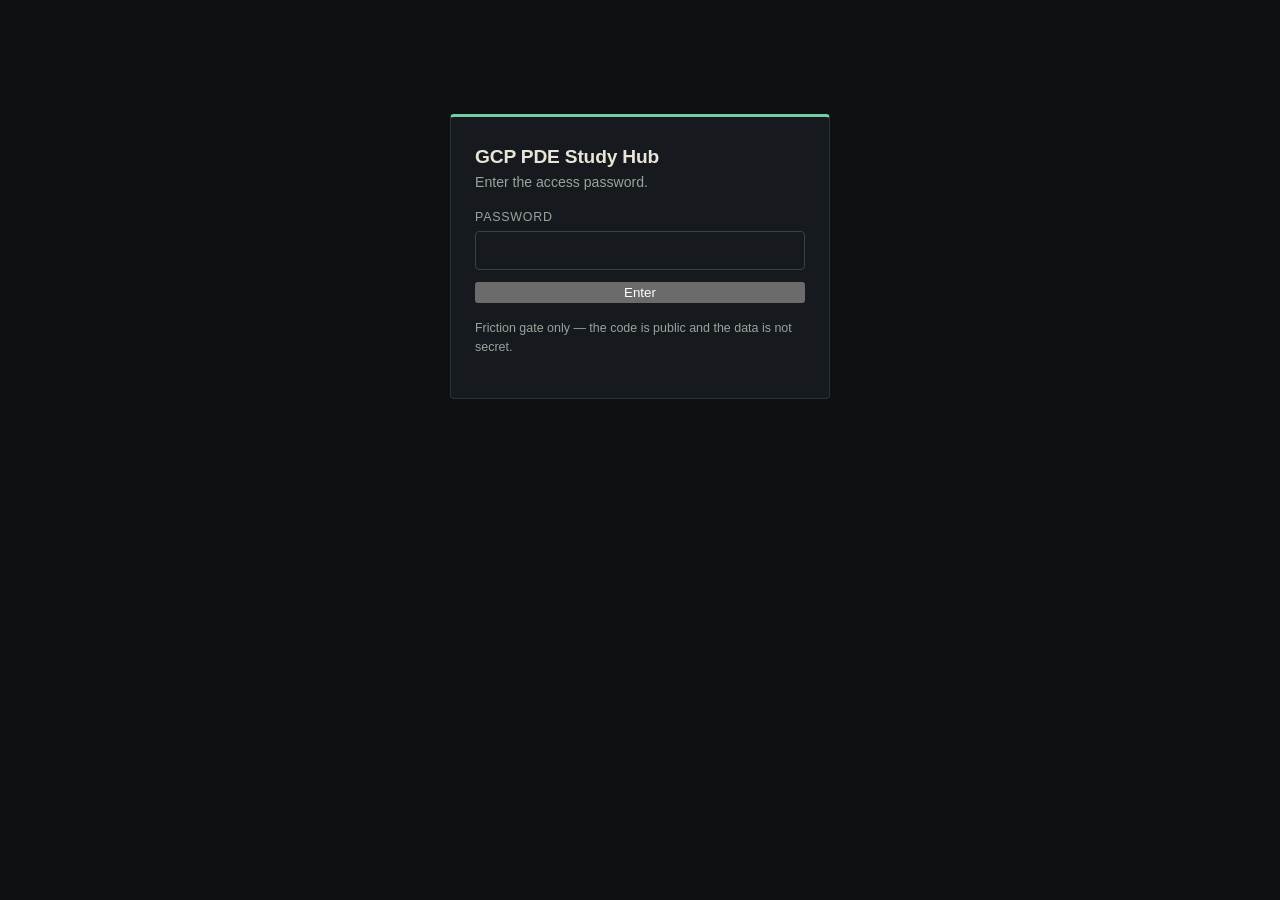
==== index.html @ 91d92cc3 "redesign: apply reference UI across all pages Restyle every page with the .pde-redesign system from " ====
<!doctype html>
<html lang="en">
<head>
  <meta charset="utf-8">
  <meta name="viewport" content="width=device-width,initial-scale=1,viewport-fit=cover">
  <meta name="theme-color" content="#0e1114">
  <title>GCP PDE Study Hub</title>
  <link rel="stylesheet" href="assets/css/app.css?v=5">
  <link rel="stylesheet" href="assets/css/redesign.css?v=5">
  <link rel="stylesheet" href="assets/css/theme-toggle.css?v=5">
  <link rel="stylesheet" href="assets/css/overrides.css?v=5">
  <link rel="manifest" href="manifest.json">
  <link rel="icon" href="assets/icons/icon-192.png">
</head>
<body>
  <div class="page">
    <header class="topbar" data-appbar></header>
    <main class="pde-wrap">
      <div id="root"><p class="muted">Loading…</p></div>
    </main>
  </div>

  <script src="assets/js/retention.js"></script>
  <script type="module">
    import { boot } from "./assets/js/app.js";
    import { Data } from "./assets/js/data.js";
    import { State } from "./assets/js/state.js";

    if (boot()) {
      const R = window.Retention;
      // One-time migration from any legacy quiz_state localStorage, harmless if absent
      try { R.migrate(); } catch (_e) {}

      const esc = (s) => (s == null ? "" : String(s)).replace(/&/g, "&amp;").replace(/</g, "&lt;").replace(/>/g, "&gt;");

      Promise.all([Data.chapters(), Data.topicsManifest()]).then(([cd, tm]) => {
        const chapters = cd.chapters || {};
        const allTopics = (tm.topics || []).map((t) => ({ topic: t.topic, slug: t.slug }));
        const states = R.getTopicStates(chapters, allTopics);
        const reviewQueue = R.getReviewQueue(Date.now(), chapters);
        const streak = R.getStreak();
        const weak = R.getWeakTopics(3, { minAttempts: 3 });

        const overdueCount = reviewQueue.filter((r) => r.overdue_ms >= 2 * 86400000).length;
        const dueTotal = reviewQueue.length;

        // ── Hero ────────────────────────────────────────────────────────
        let heroHtml;
        if (overdueCount > 0) {
          heroHtml = `
            <section class="pde-hero">
              <p class="pde-eyebrow">Today</p>
              <h1>${overdueCount} overdue review${overdueCount === 1 ? "" : "s"} — clear ${overdueCount === 1 ? "it" : "these"} first</h1>
              <p>${overdueCount} question${overdueCount === 1 ? "" : "s"} more than 2 days overdue.</p>
              <a class="pde-cta" href="review.html">Start review →</a>
              <a class="pde-cta" href="weak-areas.html" style="background:transparent;color:var(--pde-accent);border:1px solid var(--pde-accent);margin-left:6px">Open weak areas</a>
            </section>`;
        } else if (dueTotal > 0) {
          heroHtml = `
            <section class="pde-hero">
              <p class="pde-eyebrow">Today</p>
              <h1>${dueTotal} review${dueTotal === 1 ? "" : "s"} due — keep the streak alive</h1>
              <p>Spaced repetition queue for questions you've answered before.</p>
              <a class="pde-cta" href="review.html">Start review →</a>
            </section>`;
        } else {
          heroHtml = `
            <section class="pde-hero">
              <p class="pde-eyebrow">Welcome</p>
              <h1>Study, drill, review.</h1>
              <p>Five-hundred ninety-two questions across nineteen chapters of the official GCP Professional Data Engineer exam guide. Progress saved on this device only.</p>
              <a class="pde-cta" href="quiz.html">Open quiz mode →</a>
              <a class="pde-cta" href="chapters.html" style="background:transparent;color:var(--pde-accent);border:1px solid var(--pde-accent);margin-left:6px">Chapters</a>
            </section>`;
        }

        // ── Status pills ────────────────────────────────────────────────
        const weakNeedAttn = states.filter((s) => s.bucket === "urgent" || s.bucket === "developing").length;
        const pillsHtml = `
          <div class="pde-status">
            <span class="pde-pill streak">🔥 ${streak.count}-day streak</span>
            ${dueTotal > 0 ? `<a class="pde-pill due" href="review.html"><strong>${dueTotal}</strong>&nbsp;due for review</a>` : ""}
            ${weakNeedAttn > 0 ? `<a class="pde-pill" href="weak-areas.html">${weakNeedAttn} topic${weakNeedAttn === 1 ? "" : "s"} need attention</a>` : ""}
          </div>`;

        // ── Section: Untested high-weight ──────────────────────────────
        const untestedHighWeight = states
          .filter((s) => s.bucket === "untested" && (s.weight_rank >= 3.5))
          .sort((a, b) => b.weight_rank - a.weight_rank)
          .slice(0, 6);

        const untestedHtml = untestedHighWeight.length ? `
          <section>
            <h2>Untested high-weight chapters</h2>
            <p class="muted" style="margin:0 0 10px">These count heavily on the exam and you haven't touched them yet.</p>
            <div class="pde-cards">
              ${untestedHighWeight.map((s) => `
                <div class="pde-card">
                  <h3>${esc(s.topic)}</h3>
                  <p class="pde-card-meta">${esc(s.exam_weight || "")} weight · untested</p>
                  <a href="chapter.html?slug=${encodeURIComponent(s.slug)}">Open →</a>
                </div>`).join("")}
            </div>
          </section>` : "";

        // ── Section: Unfinished chapters ───────────────────────────────
        const unfinished = states
          .filter((s) => s.bucket === "developing" || s.bucket === "almost_mastered" || s.bucket === "urgent")
          .sort((a, b) => a.wilson_lower - b.wilson_lower)
          .slice(0, 6);

        const unfinishedHtml = unfinished.length ? `
          <section>
            <h2>Unfinished chapters</h2>
            <div class="pde-cards">
              ${unfinished.map((s) => {
                const label = s.bucket.replace(/_/g, " ");
                return `
                  <div class="pde-card">
                    <h3>${esc(s.topic)}</h3>
                    <p class="pde-card-meta">${label} · ${Math.round(s.accuracy * 100)}% on ${s.attempts} attempt${s.attempts === 1 ? "" : "s"}</p>
                    <a href="chapter.html?slug=${encodeURIComponent(s.slug)}">Resume →</a>
                  </div>`;
              }).join("")}
            </div>
          </section>` : "";

        // ── Section: Focus topics (lowest Wilson) ──────────────────────
        const focusHtml = weak.length ? `
          <section>
            <h2>Focus topics</h2>
            <div class="pde-cards">
              ${weak.map((w) => `
                <div class="pde-card">
                  <h3>${esc(w.topic)}</h3>
                  <p class="pde-card-meta">${Math.round(w.accuracy * 100)}% accuracy · ${w.correct}/${w.attempts} correct</p>
                  <a href="quiz.html?topic=${encodeURIComponent(w.topic).replace(/%20/g,"-").toLowerCase()}">Study →</a>
                </div>`).join("")}
            </div>
          </section>` : "";

        // ── Section: All chapters ──────────────────────────────────────
        const allHtml = `
          <section>
            <h2>All chapters</h2>
            <div class="pde-cards">
              ${(tm.topics || []).map((t) => `
                <div class="pde-card">
                  <h3>${esc(t.topic)}</h3>
                  <p class="pde-card-meta">${t.question_count || 0} question${t.question_count === 1 ? "" : "s"}</p>
                  <a href="chapter.html?slug=${encodeURIComponent(t.slug)}">Open →</a>
                </div>`).join("")}
            </div>
          </section>`;

        document.getElementById("root").innerHTML =
          heroHtml + pillsHtml + untestedHtml + unfinishedHtml + focusHtml + allHtml;

        // Register SW (PWA)
        if ("serviceWorker" in navigator) navigator.serviceWorker.register("sw.js").catch(() => {});
      }).catch((err) => {
        document.getElementById("root").innerHTML =
          `<section class="pde-hero"><h1>Failed to load</h1><p>${esc(err.message)}</p></section>`;
      });
    }
  </script>
</body>
</html>
---- assets/css/app.css ----
/* app.css — global resets + shared topbar/nav. Token-driven via
 * theme-toggle.css. Page chrome (cards, hero, tabs) lives in redesign.css
 * under the .pde-redesign scope. Light/dark themes share this file.
 */

* { box-sizing: border-box; }

html, body {
  margin: 0;
  padding: 0;
  background: var(--bg, #fafaf7);
  color: var(--text, #1a1a1a);
  font-family: -apple-system, BlinkMacSystemFont, "Segoe UI", Roboto,
               "Helvetica Neue", Arial, sans-serif;
  line-height: 1.55;
  -webkit-font-smoothing: antialiased;
}

a { color: var(--accent, #2f6f4e); }
a:hover { color: var(--accent-strong, #245a3f); }

img, svg { max-width: 100%; height: auto; }

.page {
  min-height: 100vh;
  display: flex;
  flex-direction: column;
}

/* ── Topbar ───────────────────────────────────────────────────────────── */
.topbar {
  display: flex;
  justify-content: space-between;
  align-items: center;
  gap: 16px;
  padding: 10px 20px;
  border-bottom: 1px solid var(--border, #d8d4cc);
  background: var(--bg-soft, #ffffff);
  position: sticky;
  top: 0;
  z-index: 100;
}

.brand {
  display: flex;
  gap: 10px;
  align-items: center;
}
.brand-link {
  display: flex;
  gap: 10px;
  align-items: center;
  text-decoration: none;
  color: inherit;
}
.brand-mark {
  background: var(--accent, #2f6f4e);
  color: #fff;
  font-family: ui-monospace, "JetBrains Mono", Consolas, monospace;
  font-weight: 700;
  font-size: 0.78rem;
  padding: 6px 9px;
  border-radius: 6px;
  letter-spacing: 0.5px;
}
.brand-title {
  font-size: 0.88rem;
  font-weight: 600;
  letter-spacing: -0.01em;
}
.brand-subtitle {
  color: var(--text-faint, #94918a);
  font-size: 0.73rem;
}

.nav {
  display: flex;
  gap: 2px;
  align-items: center;
  font-size: 0.86rem;
}
.nav a {
  text-decoration: none;
  color: var(--text-muted, #555);
  padding: 6px 10px;
  border-radius: 6px;
  font-weight: 500;
  transition: background 0.15s, color 0.15s;
}
.nav a:hover {
  background: var(--surface-hover, #edebe3);
  color: var(--text, #1a1a1a);
}
.nav a.nav-active {
  color: var(--accent, #2f6f4e);
  background: var(--accent-dim, rgba(47,111,78,0.08));
  font-weight: 600;
}

.menu-btn {
  display: none;
  background: transparent;
  border: 1px solid var(--border, #d8d4cc);
  color: var(--text, #1a1a1a);
  border-radius: 6px;
  padding: 6px 10px;
  font-size: 1rem;
  cursor: pointer;
}

/* ── Main content (legacy fallback for pages that don't use .pde-wrap) ── */
.content {
  flex: 1;
  padding: 20px 20px 64px;
  max-width: 720px;
  margin: 0 auto;
  width: 100%;
}

/* Loading + empty states */
.muted { color: var(--text-muted, #555); }
.center { text-align: center; }
.empty {
  text-align: center;
  padding: 3rem 1rem;
  color: var(--text-faint, #94918a);
}
.empty .big { font-size: 2.5rem; opacity: 0.4; margin-bottom: 8px; }

.hidden { display: none !important; }

/* ── Responsive: collapse topbar to hamburger on small screens ────────── */
@media (max-width: 820px) {
  .topbar { padding: 10px 14px; flex-wrap: wrap; }
  .brand-subtitle { display: none; }
  .nav {
    display: none;
    order: 3;
    flex-basis: 100%;
    flex-wrap: wrap;
    padding: 8px 0 4px;
  }
  .nav.open { display: flex; }
  .nav a {
    padding: 8px 12px;
    flex: 1 1 auto;
    text-align: center;
    min-width: 110px;
  }
  .menu-btn { display: inline-flex; }
}

@media (max-width: 540px) {
  .content { padding: 16px 14px 56px; }
}
---- assets/css/redesign.css ----
/* redesign.css — PDE study hub design system.
 * Applied globally via .pde-redesign on <body>. Tokens drive every surface.
 */

/* ── Tokens ───────────────────────────────────────────────────────────── */
.pde-redesign {
  --pde-fg: #1a1a1a;
  --pde-fg-muted: #555;
  --pde-bg: #fafaf7;
  --pde-panel: #ffffff;
  --pde-border: #d8d4cc;
  --pde-accent: #2f6f4e;        /* deep green, not generic-AI blue */
  --pde-accent-soft: #e6efe8;
  --pde-warn: #b65a14;
  --pde-danger: #b03030;
  --pde-radius: 4px;            /* sharp, not pill-rounded */
  --pde-content-width: 720px;
  --pde-mono: ui-monospace, "SF Mono", "JetBrains Mono", "Cascadia Mono", Consolas, monospace;
  --pde-prose: -apple-system, BlinkMacSystemFont, "Segoe UI", Roboto, "Helvetica Neue", Arial, sans-serif;
}

/* ── Layout containers ────────────────────────────────────────────────── */
.pde-redesign {
  font-family: var(--pde-prose);
  color: var(--pde-fg);
  line-height: 1.55;
  background: var(--pde-bg);
  margin: 0;
}

.pde-redesign .pde-wrap {
  max-width: var(--pde-content-width);
  margin: 0 auto;
  padding: 24px 20px 64px;
}

.pde-redesign h1,
.pde-redesign h2,
.pde-redesign h3 {
  font-family: var(--pde-prose);
  letter-spacing: -0.01em;
  line-height: 1.2;
}

.pde-redesign h1 { font-size: 1.75rem; margin: 0 0 0.5rem; }
.pde-redesign h2 { font-size: 1.25rem; margin: 1.75rem 0 0.5rem; }
.pde-redesign h3 { font-size: 1.05rem; margin: 1rem 0 0.35rem; }

.pde-redesign p { margin: 0.4rem 0 0.8rem; }
.pde-redesign code,
.pde-redesign pre,
.pde-redesign kbd { font-family: var(--pde-mono); font-size: 0.92em; }

.pde-redesign pre {
  background: #f3f1ec;
  border: 1px solid var(--pde-border);
  border-radius: var(--pde-radius);
  padding: 10px 12px;
  overflow-x: auto;
}

/* ── Hero ─────────────────────────────────────────────────────────────── */
.pde-redesign .pde-hero {
  border: 1px solid var(--pde-border);
  border-left: 3px solid var(--pde-accent);
  background: var(--pde-panel);
  padding: 18px 20px;
  margin: 12px 0 24px;
  border-radius: var(--pde-radius);
}

.pde-redesign .pde-hero .pde-eyebrow {
  font-size: 0.78rem;
  text-transform: uppercase;
  letter-spacing: 0.08em;
  color: var(--pde-fg-muted);
  margin: 0 0 6px;
}

.pde-redesign .pde-hero h1 {
  font-size: 1.5rem;
  margin: 0 0 8px;
}

.pde-redesign .pde-hero .pde-cta {
  display: inline-block;
  background: var(--pde-accent);
  color: #fff;
  padding: 8px 14px;
  border-radius: var(--pde-radius);
  text-decoration: none;
  font-weight: 600;
  margin-top: 6px;
  border: 1px solid var(--pde-accent);
  cursor: pointer;
  font: inherit;
  font-weight: 600;
}
.pde-redesign .pde-hero .pde-cta:hover { background: #245a3f; }

/* ── Status row (streak + due pill) ───────────────────────────────────── */
.pde-redesign .pde-status {
  display: flex;
  flex-wrap: wrap;
  gap: 10px;
  margin: 0 0 18px;
}

.pde-redesign .pde-pill {
  display: inline-flex;
  align-items: center;
  gap: 6px;
  border: 1px solid var(--pde-border);
  background: var(--pde-panel);
  padding: 4px 10px;
  border-radius: var(--pde-radius);
  font-size: 0.85rem;
  color: var(--pde-fg);
  text-decoration: none;
}

.pde-redesign .pde-pill.streak { border-color: #d4b483; background: #fcf6e7; }
.pde-redesign .pde-pill.due    { border-color: #cdd9c8; background: var(--pde-accent-soft); }
.pde-redesign .pde-pill.due strong { color: var(--pde-accent); }

/* ── Card grid ────────────────────────────────────────────────────────── */
.pde-redesign .pde-cards {
  display: grid;
  grid-template-columns: repeat(auto-fit, minmax(220px, 1fr));
  gap: 12px;
  margin: 8px 0 20px;
}

.pde-redesign .pde-card {
  border: 1px solid var(--pde-border);
  background: var(--pde-panel);
  padding: 14px 14px 12px;
  border-radius: var(--pde-radius);
  display: flex;
  flex-direction: column;
  gap: 6px;
}

.pde-redesign .pde-card h3 { margin: 0 0 4px; font-size: 1rem; }
.pde-redesign .pde-card .pde-card-meta {
  font-size: 0.8rem;
  color: var(--pde-fg-muted);
}
.pde-redesign .pde-card a {
  color: var(--pde-accent);
  font-weight: 600;
  text-decoration: none;
  margin-top: auto;
}
.pde-redesign .pde-card a:hover { text-decoration: underline; }

/* ── Sticky topic header (chapter page) ───────────────────────────────── */
.pde-redesign .pde-topic-header {
  position: sticky;
  top: 0;
  z-index: 10;
  background: rgba(250, 250, 247, 0.96);
  backdrop-filter: blur(4px);
  border-bottom: 1px solid var(--pde-border);
  padding: 10px 0 8px;
  margin: 0 0 14px;
}
.pde-redesign .pde-topic-header h1 {
  font-size: 1.2rem;
  margin: 0 0 6px;
}
.pde-redesign .pde-topic-meta {
  font-size: 0.8rem;
  color: var(--pde-fg-muted);
  margin: 0 0 6px;
}

.pde-redesign .pde-progress-bar {
  height: 6px;
  background: #e8e6df;
  border-radius: 3px;
  overflow: hidden;
}
.pde-redesign .pde-progress-bar > span {
  display: block;
  height: 100%;
  background: var(--pde-accent);
  width: 0%;
  transition: width 0.3s ease;
}

/* ── Tabs ─────────────────────────────────────────────────────────────── */
.pde-redesign .pde-tabs {
  display: flex;
  gap: 0;
  border-bottom: 1px solid var(--pde-border);
  margin: 12px 0 16px;
  flex-wrap: wrap;
}
.pde-redesign .pde-tab {
  appearance: none;
  background: transparent;
  border: 0;
  border-bottom: 2px solid transparent;
  padding: 8px 14px;
  font: inherit;
  color: var(--pde-fg-muted);
  cursor: pointer;
  font-weight: 600;
  letter-spacing: 0.01em;
}
.pde-redesign .pde-tab:hover { color: var(--pde-fg); }
.pde-redesign .pde-tab[aria-selected="true"] {
  color: var(--pde-accent);
  border-bottom-color: var(--pde-accent);
}

.pde-redesign .pde-tabpanel { display: none; }
.pde-redesign .pde-tabpanel.is-active { display: block; }

/* ── Tables (decision / clue) ─────────────────────────────────────────── */
.pde-redesign table.pde-tbl {
  width: 100%;
  border-collapse: collapse;
  margin: 8px 0 14px;
  font-size: 0.95rem;
}
.pde-redesign table.pde-tbl th,
.pde-redesign table.pde-tbl td {
  border: 1px solid var(--pde-border);
  padding: 7px 10px;
  text-align: left;
  vertical-align: top;
}
.pde-redesign table.pde-tbl th {
  background: #f1efe8;
  font-weight: 600;
}
.pde-redesign table.pde-tbl td strong { color: var(--pde-accent); }

/* ── Lists ────────────────────────────────────────────────────────────── */
.pde-redesign ul.pde-list {
  margin: 4px 0 12px;
  padding-left: 20px;
}
.pde-redesign ul.pde-list li { margin: 2px 0; }

/* ── Drill cards (reveal-on-click) ────────────────────────────────────── */
.pde-redesign .pde-drill {
  border: 1px solid var(--pde-border);
  border-radius: var(--pde-radius);
  padding: 12px 14px;
  margin: 0 0 12px;
  background: var(--pde-panel);
}
.pde-redesign .pde-drill h3 { margin: 0 0 6px; font-size: 0.98rem; }
.pde-redesign .pde-drill .pde-drill-meta {
  font-size: 0.78rem;
  color: var(--pde-fg-muted);
  margin: 0 0 6px;
}
.pde-redesign .pde-drill ol {
  margin: 6px 0 8px;
  padding-left: 22px;
}
.pde-redesign .pde-drill .pde-reveal {
  margin-top: 8px;
}
.pde-redesign .pde-drill button.pde-reveal-btn {
  background: transparent;
  border: 1px solid var(--pde-border);
  color: var(--pde-fg);
  padding: 5px 10px;
  border-radius: var(--pde-radius);
  cursor: pointer;
  font: inherit;
}
.pde-redesign .pde-drill button.pde-reveal-btn:hover {
  background: var(--pde-accent-soft);
  border-color: var(--pde-accent);
}
.pde-redesign .pde-drill .pde-reveal-body {
  display: none;
  margin-top: 10px;
  padding: 10px 12px;
  background: #f6f4ee;
  border-left: 3px solid var(--pde-accent);
  border-radius: 2px;
}
.pde-redesign .pde-drill.is-open .pde-reveal-body { display: block; }
.pde-redesign .pde-drill .pde-correct { color: var(--pde-accent); font-weight: 600; }

/* ── Quiz tab preview card ────────────────────────────────────────────── */
.pde-redesign .pde-quiz-preview {
  border: 1px solid var(--pde-border);
  background: var(--pde-panel);
  padding: 16px 18px;
  border-radius: var(--pde-radius);
}
.pde-redesign .pde-quiz-preview .pde-cta {
  display: inline-block;
  background: var(--pde-accent);
  color: #fff;
  padding: 8px 16px;
  border-radius: var(--pde-radius);
  text-decoration: none;
  font-weight: 600;
  margin-top: 8px;
}
.pde-redesign .pde-quiz-preview .pde-cta:hover { background: #245a3f; }

/* ── Recommendation reason caption ────────────────────────────────────── */
.pde-redesign .pde-reason {
  font-size: 0.78rem;
  color: var(--pde-fg-muted);
  font-style: italic;
  margin-top: 4px;
}

/* ── Section dividers (sparse) ────────────────────────────────────────── */
.pde-redesign hr.pde-rule {
  border: 0;
  border-top: 1px solid var(--pde-border);
  margin: 22px 0;
}

/* ── Responsive ───────────────────────────────────────────────────────── */
@media (max-width: 540px) {
  .pde-redesign .pde-wrap { padding: 16px 14px 48px; }
  .pde-redesign h1 { font-size: 1.4rem; }
  .pde-redesign .pde-tab { padding: 7px 10px; font-size: 0.92rem; }
}

/* ── Buttons (generic) ────────────────────────────────────────────────── */
.pde-redesign .pde-btn {
  display: inline-block;
  background: var(--pde-panel);
  color: var(--pde-fg);
  border: 1px solid var(--pde-border);
  padding: 6px 12px;
  border-radius: var(--pde-radius);
  text-decoration: none;
  font: inherit;
  font-weight: 600;
  cursor: pointer;
}
.pde-redesign .pde-btn:hover {
  background: var(--pde-accent-soft);
  border-color: var(--pde-accent);
  color: var(--pde-accent);
}
.pde-redesign .pde-btn.is-primary {
  background: var(--pde-accent);
  color: #fff;
  border-color: var(--pde-accent);
}
.pde-redesign .pde-btn.is-primary:hover { background: #245a3f; }
.pde-redesign .pde-btn.is-ghost {
  background: transparent;
  border-color: var(--pde-border);
}

/* ── Inputs ───────────────────────────────────────────────────────────── */
.pde-redesign input[type="text"],
.pde-redesign input[type="search"],
.pde-redesign input[type="password"],
.pde-redesign select,
.pde-redesign textarea {
  background: var(--pde-panel);
  color: var(--pde-fg);
  border: 1px solid var(--pde-border);
  border-radius: var(--pde-radius);
  padding: 7px 10px;
  font: inherit;
  font-size: 0.92rem;
  outline: none;
}
.pde-redesign input:focus,
.pde-redesign select:focus,
.pde-redesign textarea:focus {
  border-color: var(--pde-accent);
}

/* ── Quiz / question lists ────────────────────────────────────────────── */
.pde-redesign .pde-q {
  border: 1px solid var(--pde-border);
  background: var(--pde-panel);
  border-radius: var(--pde-radius);
  padding: 14px 16px;
  margin: 0 0 12px;
}
.pde-redesign .pde-q .pde-q-meta {
  font-size: 0.78rem;
  color: var(--pde-fg-muted);
  margin: 0 0 6px;
  display: flex;
  flex-wrap: wrap;
  gap: 6px 10px;
}
.pde-redesign .pde-q .pde-q-title {
  font-weight: 600;
  margin: 4px 0 10px;
  line-height: 1.45;
}
.pde-redesign .pde-q .pde-q-options {
  display: flex;
  flex-direction: column;
  gap: 6px;
  margin: 8px 0 0;
}
.pde-redesign .pde-q-option {
  display: flex;
  gap: 10px;
  align-items: flex-start;
  padding: 8px 12px;
  border: 1px solid var(--pde-border);
  border-radius: var(--pde-radius);
  cursor: pointer;
  background: transparent;
  text-align: left;
  width: 100%;
  font: inherit;
  color: inherit;
  line-height: 1.45;
}
.pde-redesign .pde-q-option:hover { background: var(--pde-accent-soft); }
.pde-redesign .pde-q-option.is-correct {
  background: var(--pde-accent-soft);
  border-color: var(--pde-accent);
}
.pde-redesign .pde-q-option.is-wrong {
  background: #fdf3f3;
  border-color: var(--pde-danger);
}
.pde-redesign .pde-q-option .pde-letter {
  font-weight: 700;
  color: var(--pde-fg-muted);
  flex-shrink: 0;
  width: 1.2em;
}

/* ── Workflow indicator (chapter page) ───────────────────────────────── */
.pde-redesign .pde-workflow {
  display: flex; flex-wrap: wrap; align-items: center; gap: 8px;
  margin: 6px 0 10px;
  font-size: 0.82rem;
  color: var(--pde-fg-muted);
}
.pde-redesign .pde-step {
  display: inline-flex; align-items: center; gap: 6px;
  padding: 3px 8px;
  border: 1px solid var(--pde-border);
  border-radius: var(--pde-radius);
  background: #fafaf7;
}
.pde-redesign .pde-step-dot {
  width: 8px; height: 8px; border-radius: 50%;
  background: #d8d4cc; display: inline-block;
}
.pde-redesign .pde-step.is-done .pde-step-dot { background: var(--pde-accent); }
.pde-redesign .pde-step.is-current {
  border-color: var(--pde-accent);
  color: var(--pde-fg);
  background: var(--pde-accent-soft);
  font-weight: 600;
}
.pde-redesign .pde-step.is-current .pde-step-dot { background: var(--pde-accent); }
.pde-redesign .pde-step-arrow { color: var(--pde-fg-muted); }

/* ── Read section: TOC + collapsible items + typography ─────────────── */
.pde-read-meta {
  display: flex;
  align-items: center;
  gap: 8px;
  margin: 4px 0 12px;
  font-size: 0.875rem;
  color: var(--pde-fg-muted, #555);
}
.pde-read-meta-sep { opacity: 0.5; }
.pde-read-meta-count { font-weight: 600; }

.pde-read-wrap {
  position: relative;
  display: block;
}
.pde-toc {
  position: sticky;
  top: 12px;
  z-index: 1;
  background: var(--pde-panel, #fff);
  border: 1px solid var(--pde-border, #e5e7eb);
  border-radius: 10px;
  padding: 8px 14px;
  margin: 0 0 14px;
  box-shadow: 0 1px 2px rgba(0,0,0,0.04);
}
.pde-toc > summary {
  list-style: none;
  cursor: pointer;
  font-weight: 600;
  font-size: 0.9rem;
  padding: 4px 0;
  display: flex;
  align-items: center;
  justify-content: space-between;
  user-select: none;
}
.pde-toc > summary::-webkit-details-marker { display: none; }
.pde-toc > summary::after {
  content: "▾";
  font-size: 0.8rem;
  opacity: 0.6;
  transition: transform 0.15s ease;
}
.pde-toc:not([open]) > summary::after { transform: rotate(-90deg); }
.pde-toc[open] {
  max-height: 240px;
  overflow: auto;
}
.pde-toc nav { margin-top: 6px; }
.pde-toc ol {
  list-style: decimal inside;
  padding: 0;
  margin: 0;
  columns: 2;
  column-gap: 28px;
  font-size: 0.9rem;
}
.pde-toc li { margin: 2px 0; break-inside: avoid; }
.pde-toc a {
  color: var(--pde-accent);
  text-decoration: none;
}
.pde-toc a:hover { text-decoration: underline; }
.pde-toc a:focus-visible {
  outline: 2px solid var(--pde-accent);
  outline-offset: 2px;
  border-radius: 3px;
}

.pde-read-list { display: flex; flex-direction: column; gap: 8px; }

.pde-read-item {
  border: 1px solid var(--pde-border);
  border-radius: 10px;
  background: var(--pde-panel);
  overflow: hidden;
  transition: box-shadow 0.15s ease;
}
.pde-read-item[open] { box-shadow: 0 1px 3px rgba(0,0,0,0.06); }

.pde-read-item > summary {
  list-style: none;
  cursor: pointer;
  padding: 12px 16px;
  font-weight: 600;
  font-size: 1.02rem;
  display: flex;
  align-items: center;
  justify-content: space-between;
  gap: 12px;
  user-select: none;
}
.pde-read-item > summary::-webkit-details-marker { display: none; }
.pde-read-item > summary:hover { background: rgba(0,0,0,0.02); }
.pde-read-item > summary:focus-visible {
  outline: 2px solid var(--pde-accent);
  outline-offset: -2px;
}
.pde-read-item > summary::after {
  content: "▸";
  font-size: 0.85rem;
  opacity: 0.6;
  transition: transform 0.15s ease;
  flex-shrink: 0;
}
.pde-read-item[open] > summary::after { transform: rotate(90deg); }

.pde-read-body {
  padding: 0 16px 16px;
}
.pde-read-body p {
  margin: 0 0 10px;
  max-width: 70ch;
  line-height: 1.65;
  font-size: 0.98rem;
  color: var(--pde-fg);
}
.pde-read-body p:last-child { margin-bottom: 0; }

.pde-read-body ul,
.pde-read-body ol,
.pde-read-body ul.pde-list,
.pde-read-body ol.pde-list {
  margin: 4px 0 14px;
  padding-left: 22px;
  max-width: 70ch;
  line-height: 1.55;
  font-size: 0.96rem;
  color: var(--pde-fg);
}
.pde-read-body ul li,
.pde-read-body ol li { margin: 4px 0; }

.pde-read-body .pde-callout {
  margin: 10px 0;
  padding: 10px 12px 10px 14px;
  border-left: 3px solid #9ca3af;
  border-radius: 6px;
  background: #f8fafc;
  max-width: 72ch;
  font-size: 0.95rem;
  line-height: 1.55;
}
.pde-read-body .pde-callout strong { font-weight: 600; margin-right: 4px; }
.pde-read-body .pde-callout-warn {
  border-left-color: #dc2626;
  background: #fef2f2;
}
.pde-read-body .pde-callout-warn strong { color: #b91c1c; }
.pde-read-body .pde-callout-tip {
  border-left-color: #059669;
  background: #ecfdf5;
}
.pde-read-body .pde-callout-tip strong { color: #047857; }

@media print {
  .pde-toc { display: none; }
  .pde-read-item { border: none; box-shadow: none; }
  .pde-read-item > summary::after { display: none; }
  .pde-read-item > summary { cursor: default; padding-left: 0; padding-right: 0; }
  .pde-read-item .pde-read-body { display: block !important; padding: 0; }
}

/* Chapter page: wider canvas + left-rail TOC */
.pde-redesign.pde-chapter .pde-wrap {
  max-width: min(1600px, calc(100vw - 48px));
  padding: 24px 40px 64px;
}

.pde-redesign.pde-chapter .pde-read-wrap {
  display: grid;
  grid-template-columns: 280px minmax(0, 1fr);
  gap: 40px;
  align-items: start;
}

.pde-redesign.pde-chapter .pde-toc {
  position: sticky;
  top: 86px;
  max-height: calc(100vh - 110px);
  overflow: auto;
  padding: 14px 16px 16px;
  margin: 0;
}
.pde-redesign.pde-chapter .pde-toc[open] { max-height: calc(100vh - 110px); }
.pde-redesign.pde-chapter .pde-toc > summary {
  pointer-events: none;
  font-size: 0.78rem;
  text-transform: uppercase;
  letter-spacing: 0.08em;
  color: var(--pde-fg-muted);
  border-bottom: 1px solid var(--pde-border);
  padding-bottom: 8px;
  margin-bottom: 8px;
}
.pde-redesign.pde-chapter .pde-toc > summary::after { display: none; }
.pde-redesign.pde-chapter .pde-toc ol {
  columns: 1;
  list-style: none;
  counter-reset: toc;
  padding: 0;
  margin: 0;
  font-size: 0.9rem;
  line-height: 1.45;
}
.pde-redesign.pde-chapter .pde-toc li {
  counter-increment: toc;
  display: flex;
  gap: 8px;
  align-items: baseline;
  padding: 4px 0;
}
.pde-redesign.pde-chapter .pde-toc li::before {
  content: counter(toc) ".";
  color: var(--pde-fg-muted);
  font-variant-numeric: tabular-nums;
  min-width: 1.8em;
  text-align: right;
  flex-shrink: 0;
}

.pde-redesign.pde-chapter .pde-read-body,
.pde-redesign.pde-chapter .pde-read-body p,
.pde-redesign.pde-chapter .pde-read-body ul,
.pde-redesign.pde-chapter .pde-read-body ol { max-width: none; }

.pde-redesign.pde-chapter .pde-tabpanel { max-width: none; }

@media (max-width: 900px) {
  .pde-redesign.pde-chapter .pde-wrap { padding: 20px 18px 56px; }
  .pde-redesign.pde-chapter .pde-read-wrap {
    grid-template-columns: 1fr;
    gap: 14px;
  }
  .pde-redesign.pde-chapter .pde-toc {
    position: static;
    max-height: 240px;
  }
  .pde-redesign.pde-chapter .pde-toc > summary { pointer-events: auto; }
  .pde-redesign.pde-chapter .pde-toc ol { columns: 2; }
}

/* ── Login card ───────────────────────────────────────────────────────── */
.pde-redesign .pde-login {
  max-width: 380px;
  margin: 10vh auto 0;
  padding: 28px 24px;
  border: 1px solid var(--pde-border);
  border-top: 3px solid var(--pde-accent);
  background: var(--pde-panel);
  border-radius: var(--pde-radius);
}
.pde-redesign .pde-login h1 { font-size: 1.2rem; margin: 0 0 4px; }
.pde-redesign .pde-login .pde-login-tag { color: var(--pde-fg-muted); font-size: 0.88rem; margin: 0 0 14px; }
.pde-redesign .pde-login label { display: block; font-size: 0.78rem; color: var(--pde-fg-muted); margin: 8px 0 4px; text-transform: uppercase; letter-spacing: 0.06em; }
.pde-redesign .pde-login input[type="password"] { width: 100%; }
.pde-redesign .pde-login .pde-cta { width: 100%; text-align: center; box-sizing: border-box; margin-top: 12px; }
.pde-redesign .pde-login .pde-err { color: var(--pde-danger); font-size: 0.85rem; margin-top: 10px; display: none; }
.pde-redesign .pde-login .pde-err.is-on { display: block; }
.pde-redesign .pde-login .pde-foot { margin-top: 14px; font-size: 0.78rem; color: var(--pde-fg-muted); }
---- assets/css/theme-toggle.css ----
/* theme-toggle.css
 * Day/Night orbital dial + theme-attribute overrides.
 * data-theme="light" / "dark" beats @media (prefers-color-scheme).
 */

:root[data-theme="light"] {
  --bg: #fafaf7;
  --bg-soft: #ffffff;
  --surface: #ffffff;
  --surface-strong: #f5f3ee;
  --surface-hover: #edebe3;
  --text: #1a1a1a;
  --text-muted: #555;
  --text-faint: #94918a;
  --accent: #2f6f4e;
  --accent-strong: #245a3f;
  --accent-dim: rgba(47, 111, 78, 0.08);
  --green: #2f6f4e;
  --green-dim: rgba(47, 111, 78, 0.10);
  --amber: #b65a14;
  --amber-dim: rgba(182, 90, 20, 0.10);
  --red: #b03030;
  --red-dim: rgba(176, 48, 48, 0.08);
  --border: #d8d4cc;
  --border-strong: #bdb8ab;
  --shadow-sm: 0 1px 3px rgba(15,23,42,0.06);
  --shadow: 0 4px 12px rgba(15,23,42,0.08);
  --shadow-lg: 0 16px 40px rgba(15,23,42,0.12);
}

:root[data-theme="dark"] {
  --bg: #0e1114;
  --bg-soft: #14181d;
  --surface: #161a1f;
  --surface-strong: #1b2026;
  --surface-hover: #20262d;
  --text: #e8e4d8;
  --text-muted: #9aa39a;
  --text-faint: #6b7280;
  --accent: #6fd0a0;
  --accent-strong: #5cb88a;
  --accent-dim: rgba(111, 208, 160, 0.12);
  --green: #6fd0a0;
  --green-dim: rgba(111, 208, 160, 0.12);
  --amber: #e4954e;
  --amber-dim: rgba(228, 149, 78, 0.13);
  --red: #e16a6a;
  --red-dim: rgba(225, 106, 106, 0.13);
  --border: #2b3138;
  --border-strong: #3a4048;
  --shadow-sm: 0 1px 3px rgba(0,0,0,0.4);
  --shadow: 0 4px 14px rgba(0,0,0,0.4);
  --shadow-lg: 0 20px 48px rgba(0,0,0,0.5);

  /* Promote pde-* tokens to global scope so non-.pde-redesign chunks
   * (legacy classes) pick up dark values. */
  --pde-fg: #e8e4d8;
  --pde-fg-muted: #9aa39a;
  --pde-bg: #0e1114;
  --pde-panel: #161a1f;
  --pde-border: #2b3138;
  --pde-accent: #6fd0a0;
  --pde-accent-soft: #1a2e25;
  --pde-warn: #e4954e;
  --pde-danger: #e16a6a;
}

/* redesign.css token overrides for .pde-redesign content area in dark */
html[data-theme="dark"] .pde-redesign {
  --pde-fg: #e8e4d8;
  --pde-fg-muted: #9aa39a;
  --pde-bg: #0e1114;
  --pde-panel: #161a1f;
  --pde-border: #2b3138;
  --pde-accent: #6fd0a0;
  --pde-accent-soft: #1a2e25;
  --pde-warn: #e4954e;
  --pde-danger: #e16a6a;
}
html[data-theme="dark"] .pde-redesign pre {
  background: #0a0d10;
  border-color: #2b3138;
  color: #d6d3c8;
}
html[data-theme="dark"] .pde-redesign .pde-pill.streak {
  background: #2a2316;
  border-color: #5a4623;
  color: #f0d9a0;
}
html[data-theme="dark"] .pde-redesign .pde-pill.due {
  background: #14241c;
  border-color: #2d4a3a;
}
html[data-theme="dark"] .pde-redesign .pde-progress-bar { background: #20252a; }
html[data-theme="dark"] .pde-redesign .pde-topic-header {
  background: rgba(14, 17, 20, 0.92);
  border-bottom-color: #2b3138;
}
html[data-theme="dark"] .pde-redesign .pde-hero .pde-cta:hover { background: #4fa87a; }
html[data-theme="dark"] .pde-redesign .pde-step { background: var(--pde-panel); }
html[data-theme="dark"] .pde-redesign code,
html[data-theme="dark"] .pde-redesign kbd { color: #c8d0c6; }
html[data-theme="dark"] .pde-redesign table.pde-tbl th { background: #1b2026; color: var(--pde-fg); border-color: var(--pde-border); }
html[data-theme="dark"] .pde-redesign table.pde-tbl td { background: var(--pde-panel); border-color: var(--pde-border); }
html[data-theme="dark"] .pde-redesign .pde-drill .pde-reveal-body { background: #1b2026; }

/* Read callouts — dark variants */
html[data-theme="dark"] .pde-read-body .pde-callout      { background: #18222e; border-left-color: #4a90e2; color: #cfd9e6; }
html[data-theme="dark"] .pde-read-body .pde-callout-warn { background: #2a1c18; border-left-color: #e88a4a; color: #f0d6c4; }
html[data-theme="dark"] .pde-read-body .pde-callout-warn strong { color: #ff8a6a; }
html[data-theme="dark"] .pde-read-body .pde-callout-tip  { background: #14241c; border-left-color: #5fc492; color: #cfe6d6; }
html[data-theme="dark"] .pde-read-body .pde-callout-tip strong  { color: #6fd0a0; }

/* Smooth theme crossfade */
body,
.topbar,
.brand-mark,
.pde-redesign,
.pde-redesign .pde-card,
.pde-redesign .pde-hero,
.pde-redesign .pde-tabs,
.pde-redesign pre,
.pde-redesign .pde-pill,
.pde-redesign .pde-topic-header { transition: background-color 280ms ease, color 280ms ease, border-color 280ms ease; }

/* ── DAY/NIGHT ORBITAL DIAL ───────────────────────────────────────────── */
.theme-dial-wrap {
  display: inline-flex;
  flex-direction: column;
  align-items: center;
  gap: 3px;
  margin-left: 18px;
}

.theme-dial {
  --dial-size: 42px;
  position: relative;
  width: var(--dial-size);
  height: var(--dial-size);
  border: 0;
  padding: 0;
  margin: 0;
  background: transparent;
  cursor: pointer;
  border-radius: 50%;
  outline: none;
  -webkit-tap-highlight-color: transparent;
  isolation: isolate;
}

.theme-dial:focus-visible {
  box-shadow: 0 0 0 2px var(--accent);
}

.theme-dial__ring {
  position: absolute;
  inset: 0;
  border-radius: 50%;
  background: conic-gradient(
    from 270deg,
    #1c2540 0deg,
    #4a5b8a 60deg,
    #f7c873 120deg,
    #ffe6b4 180deg,
    #f7c873 240deg,
    #4a5b8a 300deg,
    #1c2540 360deg
  );
  box-shadow:
    inset 0 0 0 1px rgba(255, 255, 255, 0.22),
    0 1px 3px rgba(0, 0, 0, 0.35);
  filter: saturate(1.1);
}

.theme-dial__core {
  position: absolute;
  inset: 5px;
  border-radius: 50%;
  background: radial-gradient(circle at 50% 65%, #0a0d12 0%, #161c26 65%, #06080c 100%);
  box-shadow:
    inset 0 1px 3px rgba(0, 0, 0, 0.85),
    inset 0 -1px 1px rgba(255, 255, 255, 0.05);
  overflow: hidden;
}

.theme-dial__star {
  position: absolute;
  width: 2px;
  height: 2px;
  background: #ffffff;
  border-radius: 50%;
  opacity: 0;
  transition: opacity 520ms ease;
  box-shadow: 0 0 2px rgba(255, 255, 255, 0.6);
}
.theme-dial__star.s1 { top: 28%; left: 26%; }
.theme-dial__star.s2 { top: 58%; left: 70%; }
.theme-dial__star.s3 { top: 70%; left: 32%; width: 1.5px; height: 1.5px; }

html[data-theme="dark"] .theme-dial__star { opacity: 0.85; }
html[data-theme="dark"] .theme-dial__star.s2 {
  animation: twinkle 2.6s infinite ease-in-out;
}
@keyframes twinkle {
  0%, 100% { opacity: 0.3; }
  50% { opacity: 1; }
}

.theme-dial__orbit {
  position: absolute;
  inset: 0;
  transform-origin: 50% 50%;
  transition: transform 560ms cubic-bezier(.7, 0, .25, 1);
  pointer-events: none;
}
html[data-theme="dark"] .theme-dial__orbit { transform: rotate(180deg); }

.theme-dial__body {
  position: absolute;
  top: 1px;
  left: 50%;
  width: 16px;
  height: 16px;
  border-radius: 50%;
  transform: translate(-50%, 0);
  background: radial-gradient(circle at 35% 30%, #fff7c6 0%, #ffd166 45%, #f4a13d 100%);
  box-shadow:
    0 0 8px 1px rgba(255, 200, 100, 0.7),
    0 0 18px rgba(255, 180, 80, 0.45);
  transition: background 560ms ease, box-shadow 560ms ease, transform 560ms cubic-bezier(.7, 0, .25, 1);
}

html[data-theme="dark"] .theme-dial__body {
  background: radial-gradient(circle at 65% 35%, #f5f3ec 0%, #c9c8c0 45%, #7e8088 100%);
  box-shadow:
    0 0 6px rgba(180, 200, 255, 0.5),
    inset -3px -2px 5px rgba(0, 0, 0, 0.45);
  transform: translate(-50%, 0) rotate(-180deg);
}

.theme-dial__body::after {
  content: '';
  position: absolute;
  inset: 0;
  border-radius: 50%;
  opacity: 0;
  background:
    radial-gradient(circle at 30% 40%, rgba(0,0,0,0.22) 0 1.8px, transparent 2.5px),
    radial-gradient(circle at 65% 65%, rgba(0,0,0,0.26) 0 2px, transparent 2.6px),
    radial-gradient(circle at 55% 25%, rgba(0,0,0,0.18) 0 1.2px, transparent 1.8px);
  transition: opacity 560ms ease;
}
html[data-theme="dark"] .theme-dial__body::after { opacity: 1; }

.theme-dial__body::before {
  content: '';
  position: absolute;
  inset: -4px;
  border-radius: 50%;
  background: radial-gradient(circle, transparent 48%, rgba(255, 200, 100, 0.35) 52%, transparent 64%);
  transition: opacity 560ms ease;
}
html[data-theme="dark"] .theme-dial__body::before { opacity: 0; }

.theme-dial:hover .theme-dial__body { filter: brightness(1.12); }
.theme-dial:hover .theme-dial__ring { filter: saturate(1.3) brightness(1.05); }
.theme-dial:active { transform: scale(0.96); }

.theme-dial__label {
  font-family: ui-monospace, "JetBrains Mono", Consolas, monospace;
  font-size: 0.56rem;
  letter-spacing: 0.18em;
  color: var(--text-muted);
  text-transform: uppercase;
  user-select: none;
  pointer-events: none;
  text-align: center;
  min-width: 42px;
  line-height: 1;
}

/* Full-viewport radial sweep on toggle */
.theme-sweep {
  position: fixed;
  inset: 0;
  pointer-events: none;
  z-index: 9999;
  background: var(--sweep-color, #000);
  opacity: 0;
  clip-path: circle(0 at var(--sweep-x, 50%) var(--sweep-y, 50%));
  animation: theme-sweep 620ms cubic-bezier(.4, 0, .2, 1) forwards;
}
@keyframes theme-sweep {
  0%   { opacity: 0;    clip-path: circle(0 at var(--sweep-x) var(--sweep-y)); }
  18%  { opacity: 0.42; }
  60%  { opacity: 0.32; }
  100% { opacity: 0;    clip-path: circle(160vmax at var(--sweep-x) var(--sweep-y)); }
}

@media (prefers-reduced-motion: reduce) {
  .theme-dial__orbit,
  .theme-dial__body,
  .theme-dial__body::before,
  .theme-dial__body::after,
  body, .topbar, .pde-redesign { transition: none !important; }
  .theme-sweep { display: none; }
  .theme-dial__star.s2 { animation: none; }
}

:root[data-theme="dark"] { color-scheme: dark; }
:root[data-theme="light"] { color-scheme: light; }

/* Native form chrome — dark */
html[data-theme="dark"] select,
html[data-theme="dark"] input[type="text"],
html[data-theme="dark"] input[type="search"],
html[data-theme="dark"] input[type="password"],
html[data-theme="dark"] input[type="number"],
html[data-theme="dark"] textarea {
  background: var(--surface);
  color: var(--text);
  border: 1px solid var(--border-strong);
}
html[data-theme="dark"] select:focus,
html[data-theme="dark"] input:focus,
html[data-theme="dark"] textarea:focus { outline-color: var(--accent); }
---- assets/css/overrides.css ----
/* overrides.css — small additions on top of redesign.css/app.css.
 * Keeps a few legacy classes used by quiz.js/question-bank.html that
 * don't belong in the .pde-redesign scope yet.
 */

/* Loading state used by chapter.html bootstrap */
.lead { color: var(--text-muted, #555); }
.eyebrow {
  text-transform: uppercase;
  letter-spacing: 0.08em;
  font-size: 0.72rem;
  font-weight: 700;
  color: var(--accent, #2f6f4e);
  margin: 0 0 6px;
}

/* Legacy details/summary card used by question-bank, exam-traps, services */
.stack { display: flex; flex-direction: column; gap: 10px; }
.row { display: flex; flex-wrap: wrap; gap: 10px; align-items: center; }
.field-group input,
.field-group select {
  background: var(--surface, #fff);
  color: var(--text, #1a1a1a);
  border: 1px solid var(--border, #d8d4cc);
  border-radius: 4px;
  padding: 7px 10px;
  font: inherit;
  font-size: 0.9rem;
}

.card {
  background: var(--surface, #fff);
  border: 1px solid var(--border, #d8d4cc);
  border-radius: 4px;
  padding: 14px 16px;
  display: block;
  text-decoration: none;
  color: inherit;
  margin: 0;
}
.card[open],
details.card[open] { border-color: var(--border-strong, #bdb8ab); }
.card summary {
  cursor: pointer;
  list-style: none;
}
.card summary::-webkit-details-marker { display: none; }
.card .body { margin-top: 12px; }

.card-top {
  display: flex;
  gap: 8px;
  flex-wrap: wrap;
  align-items: center;
  margin-bottom: 6px;
}
.card-title {
  font-weight: 600;
  margin: 4px 0 2px;
  line-height: 1.4;
}
.card-meta {
  margin: 0;
  font-size: 0.85rem;
  color: var(--text-muted, #555);
}
.card-foot {
  margin-top: 8px;
  display: inline-block;
  color: var(--accent, #2f6f4e);
  font-weight: 600;
  font-size: 0.88rem;
}

.badge {
  display: inline-block;
  background: var(--surface-strong, #f5f3ee);
  color: var(--text-muted, #555);
  border: 1px solid var(--border, #d8d4cc);
  font-size: 0.72rem;
  font-weight: 600;
  padding: 2px 8px;
  border-radius: 999px;
  letter-spacing: 0.02em;
}
.badge.status-live {
  background: var(--green-dim, rgba(47,111,78,0.10));
  color: var(--green, #2f6f4e);
  border-color: transparent;
}
.badge.status-offline {
  background: var(--red-dim, rgba(176,48,48,0.08));
  color: var(--red, #b03030);
  border-color: transparent;
}

.cards {
  display: grid;
  grid-template-columns: repeat(auto-fit, minmax(240px, 1fr));
  gap: 12px;
}

/* Buttons (legacy) — used by quiz.js, review.html, etc. */
.button,
button.button {
  display: inline-flex;
  align-items: center;
  justify-content: center;
  gap: 6px;
  padding: 7px 14px;
  border-radius: 4px;
  border: 1px solid var(--border, #d8d4cc);
  text-decoration: none;
  color: var(--text, #1a1a1a);
  font-family: inherit;
  font-size: 0.88rem;
  font-weight: 600;
  cursor: pointer;
  background: var(--surface, #fff);
  transition: background 0.15s, border-color 0.15s, color 0.15s;
}
.button:hover {
  background: var(--surface-hover, #edebe3);
  border-color: var(--border-strong, #bdb8ab);
}
.button.primary {
  background: var(--accent, #2f6f4e);
  color: #fff;
  border-color: var(--accent, #2f6f4e);
}
.button.primary:hover {
  background: var(--accent-strong, #245a3f);
  border-color: var(--accent-strong, #245a3f);
  color: #fff;
}
.button.ghost {
  background: transparent;
  border-color: var(--border, #d8d4cc);
}
.button.sm {
  padding: 5px 10px;
  font-size: 0.82rem;
}

.cta-row {
  display: flex;
  gap: 10px;
  flex-wrap: wrap;
  margin: 12px 0 8px;
}

.spacer { height: 18px; }

/* Section blocks (used by chapter.html legacy template) */
.section { margin-top: 28px; }
.section-header { margin-bottom: 10px; }
.section-header h2 { margin: 0 0 4px; font-size: 1.15rem; }

/* Inline markdown rendering (md class on bodies) */
.md p { margin: 0.5rem 0; }
.md ul, .md ol { margin: 0.5rem 0; padding-left: 1.3rem; }
.md li { margin: 2px 0; }
.md code {
  background: var(--surface-strong, #f5f3ee);
  border: 1px solid var(--border, #d8d4cc);
  padding: 1px 6px;
  border-radius: 4px;
  font-family: ui-monospace, "JetBrains Mono", Consolas, monospace;
  font-size: 0.88em;
}
.md pre {
  background: var(--surface-strong, #f5f3ee);
  border: 1px solid var(--border, #d8d4cc);
  border-radius: 4px;
  padding: 10px 12px;
  overflow-x: auto;
}
.md a { color: var(--accent, #2f6f4e); }
.md table.simple,
table.simple {
  width: 100%;
  border-collapse: collapse;
  margin: 8px 0 12px;
  font-size: 0.92rem;
}
table.simple th,
table.simple td {
  border: 1px solid var(--border, #d8d4cc);
  padding: 6px 10px;
  text-align: left;
  vertical-align: top;
}
table.simple th {
  background: var(--surface-strong, #f5f3ee);
  font-weight: 600;
}
table.simple.sub {
  border: 0;
  margin: 0;
}
table.simple.sub th,
table.simple.sub td {
  border: 0;
  padding: 2px 8px 2px 0;
}

/* Tag chips used by services + exam traps */
.tag-row { display: flex; flex-wrap: wrap; gap: 6px; margin: 4px 0; }
.tag, .tags span {
  display: inline-block;
  font-size: 0.74rem;
  background: var(--accent-dim, rgba(47,111,78,0.08));
  color: var(--accent, #2f6f4e);
  border: 1px solid transparent;
  padding: 2px 8px;
  border-radius: 999px;
}

/* Option list used by question-bank + exam-traps + quiz */
.opt-list { display: flex; flex-direction: column; gap: 6px; margin: 8px 0; }
.opt {
  display: flex;
  gap: 10px;
  align-items: flex-start;
  padding: 8px 12px;
  border: 1px solid var(--border, #d8d4cc);
  border-radius: 4px;
  background: var(--surface, #fff);
}
.opt.correct {
  background: var(--accent-dim, rgba(47,111,78,0.08));
  border-color: var(--accent, #2f6f4e);
}
.opt .letter {
  font-weight: 700;
  color: var(--text-muted, #555);
  min-width: 1.2em;
}
.opt.correct .letter { color: var(--accent, #2f6f4e); }

.explain {
  margin-top: 12px;
  padding-top: 10px;
  border-top: 1px solid var(--border, #d8d4cc);
}
.explain h3 {
  margin: 0 0 6px;
  font-size: 0.95rem;
  color: var(--text-muted, #555);
  text-transform: uppercase;
  letter-spacing: 0.05em;
}

/* Search title within question-bank summary */
details.card summary .title {
  display: block;
  font-weight: 600;
  margin-top: 8px;
  line-height: 1.4;
}

/* Error text on login */
.err { color: var(--red, #b03030); font-size: 0.88rem; margin-top: 10px; display: none; }
.err.is-on, .err[style*="block"] { display: block; }

.footer-note {
  font-size: 0.78rem;
  color: var(--text-faint, #94918a);
  margin-top: 18px;
}

/* ── Quiz runner (used by quiz.js) ────────────────────────────────────── */
.quiz-card {
  background: var(--surface, #fff);
  border: 1px solid var(--border, #d8d4cc);
  border-radius: 4px;
  padding: 20px 22px;
}
.q-meta {
  display: flex;
  gap: 8px;
  flex-wrap: wrap;
  align-items: center;
  margin-bottom: 12px;
}
.q-stem {
  font-weight: 600;
  font-size: 1.02rem;
  line-height: 1.55;
  margin: 6px 0 14px;
}

/* Radio option labels inside quiz-card */
.quiz-card .opt {
  cursor: pointer;
}
.quiz-card .opt input[type="radio"] {
  margin-top: 4px;
  accent-color: var(--accent, #2f6f4e);
  flex-shrink: 0;
}
.quiz-card .opt.picked {
  border-color: var(--accent, #2f6f4e);
}
.quiz-card .opt.wrong {
  background: var(--red-dim, rgba(176,48,48,0.08));
  border-color: var(--red, #b03030);
}
.quiz-card .opt.wrong .letter { color: var(--red, #b03030); }

.quiz-card .explain.hide,
.hide { display: none !important; }

.quiz-card textarea {
  width: 100%;
  min-height: 100px;
  background: var(--surface-strong, #f5f3ee);
  color: var(--text, #1a1a1a);
  border: 1px solid var(--border, #d8d4cc);
  border-radius: 4px;
  padding: 8px 10px;
  font: inherit;
  font-size: 0.92rem;
  line-height: 1.5;
  margin-top: 8px;
  resize: vertical;
  box-sizing: border-box;
}
.quiz-card textarea:focus {
  outline: none;
  border-color: var(--accent, #2f6f4e);
}

.btn,
button.btn {
  display: inline-flex;
  align-items: center;
  padding: 5px 12px;
  background: var(--surface, #fff);
  color: var(--text, #1a1a1a);
  border: 1px solid var(--border, #d8d4cc);
  border-radius: 4px;
  cursor: pointer;
  font: inherit;
  font-size: 0.86rem;
}
.btn.sm { padding: 4px 10px; font-size: 0.82rem; }
.btn:hover { background: var(--surface-hover, #edebe3); }

.faint { color: var(--text-faint, #94918a); font-size: 0.85rem; }

/* Bottom sticky mobile nav for quiz */
body.has-quiz-nav { padding-bottom: 72px; }
.quiz-nav {
  position: fixed;
  left: 0; right: 0; bottom: 0;
  display: flex;
  align-items: center;
  gap: 10px;
  padding: 10px 14px;
  background: var(--bg-soft, #fff);
  border-top: 1px solid var(--border, #d8d4cc);
  z-index: 50;
}
.quiz-progress {
  flex: 1;
  height: 6px;
  background: var(--surface-strong, #f5f3ee);
  border-radius: 999px;
  position: relative;
  overflow: hidden;
}
.quiz-progress::after {
  content: attr(data-pos);
  position: absolute;
  inset: 0;
  display: flex;
  align-items: center;
  justify-content: center;
  font-size: 0.72rem;
  color: var(--text-muted, #555);
  top: -16px;
  height: auto;
}
.quiz-progress span {
  display: block;
  height: 100%;
  background: var(--accent, #2f6f4e);
  border-radius: 999px;
  transition: width 0.3s ease;
}

@media (max-width: 540px) {
  .quiz-card { padding: 16px 14px; }
}
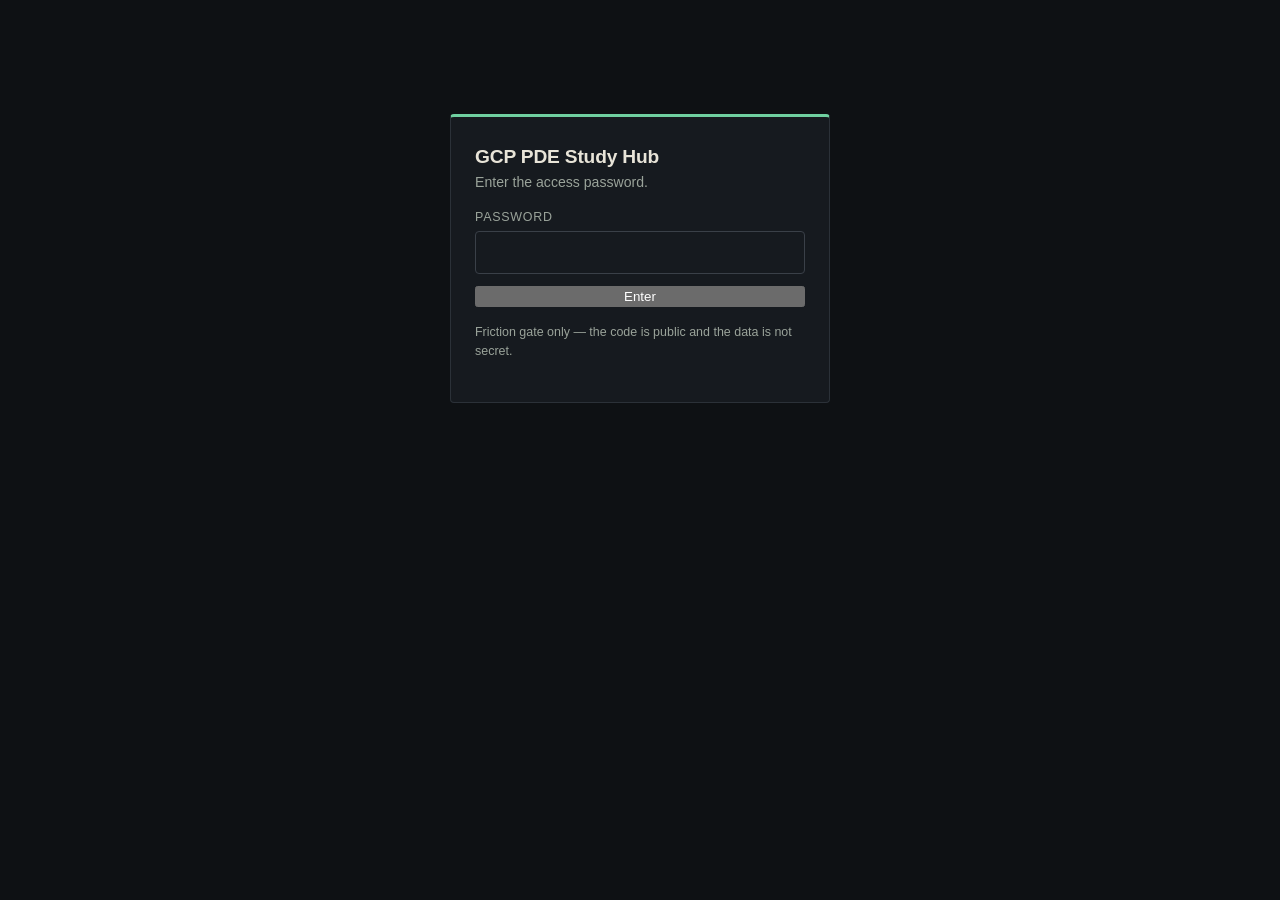
==== commit 54b88cf3: "Fix mobile horizontal scroll site-wide; improve mobile readability & touch targets Horizontal scroll" ====
--- a/index.html
+++ b/index.html
@@ -5,10 +5,10 @@
   <meta name="viewport" content="width=device-width,initial-scale=1,viewport-fit=cover">
   <meta name="theme-color" content="#0e1114">
   <title>GCP PDE Study Hub</title>
-  <link rel="stylesheet" href="assets/css/app.css?v=5">
-  <link rel="stylesheet" href="assets/css/redesign.css?v=5">
-  <link rel="stylesheet" href="assets/css/theme-toggle.css?v=5">
-  <link rel="stylesheet" href="assets/css/overrides.css?v=5">
+  <link rel="stylesheet" href="assets/css/app.css?v=7">
+  <link rel="stylesheet" href="assets/css/redesign.css?v=7">
+  <link rel="stylesheet" href="assets/css/theme-toggle.css?v=7">
+  <link rel="stylesheet" href="assets/css/overrides.css?v=7">
   <link rel="manifest" href="manifest.json">
   <link rel="icon" href="assets/icons/icon-192.png">
 </head>
--- a/assets/css/redesign.css
+++ b/assets/css/redesign.css
@@ -29,6 +29,10 @@
 }
 
 .pde-redesign .pde-wrap {
+  /* width:100% is required: .page is a flex column and .pde-wrap uses auto
+   * side margins, which disables flex stretch and would otherwise size the
+   * column to its max-content (overflowing narrow viewports). */
+  width: 100%;
   max-width: var(--pde-content-width);
   margin: 0 auto;
   padding: 24px 20px 64px;
@@ -370,9 +374,11 @@
   color: var(--pde-fg);
   border: 1px solid var(--pde-border);
   border-radius: var(--pde-radius);
-  padding: 7px 10px;
+  padding: 8px 10px;
   font: inherit;
-  font-size: 0.92rem;
+  /* 16px keeps inputs comfortable and prevents iOS Safari from auto-zooming
+   * the page when a field is focused. Same size reads fine on desktop. */
+  font-size: 16px;
   outline: none;
 }
 .pde-redesign input:focus,
@@ -580,10 +586,10 @@
   padding: 0 16px 16px;
 }
 .pde-read-body p {
-  margin: 0 0 10px;
+  margin: 0 0 14px;
   max-width: 70ch;
   line-height: 1.65;
-  font-size: 0.98rem;
+  font-size: 1rem;
   color: var(--pde-fg);
 }
 .pde-read-body p:last-child { margin-bottom: 0; }
--- a/assets/css/overrides.css
+++ b/assets/css/overrides.css
@@ -23,9 +23,10 @@
   color: var(--text, #1a1a1a);
   border: 1px solid var(--border, #d8d4cc);
   border-radius: 4px;
-  padding: 7px 10px;
+  padding: 8px 10px;
   font: inherit;
-  font-size: 0.9rem;
+  /* 16px avoids iOS Safari focus auto-zoom on the search/filter controls. */
+  font-size: 16px;
 }
 
 .card {
@@ -320,7 +321,7 @@
   border-radius: 4px;
   padding: 8px 10px;
   font: inherit;
-  font-size: 0.92rem;
+  font-size: 16px;
   line-height: 1.5;
   margin-top: 8px;
   resize: vertical;
@@ -392,4 +393,13 @@
 
 @media (max-width: 540px) {
   .quiz-card { padding: 16px 14px; }
-}
+
+  /* Comfortable touch targets for the core study controls (≈44px).
+   * Mobile-only, so desktop sizing is untouched. */
+  .quiz-card .opt { padding: 12px; }
+  .cta-row .button { min-height: 44px; }
+  .quiz-nav .button {
+    min-height: 44px !important;
+    padding: 10px 16px !important;
+  }
+}
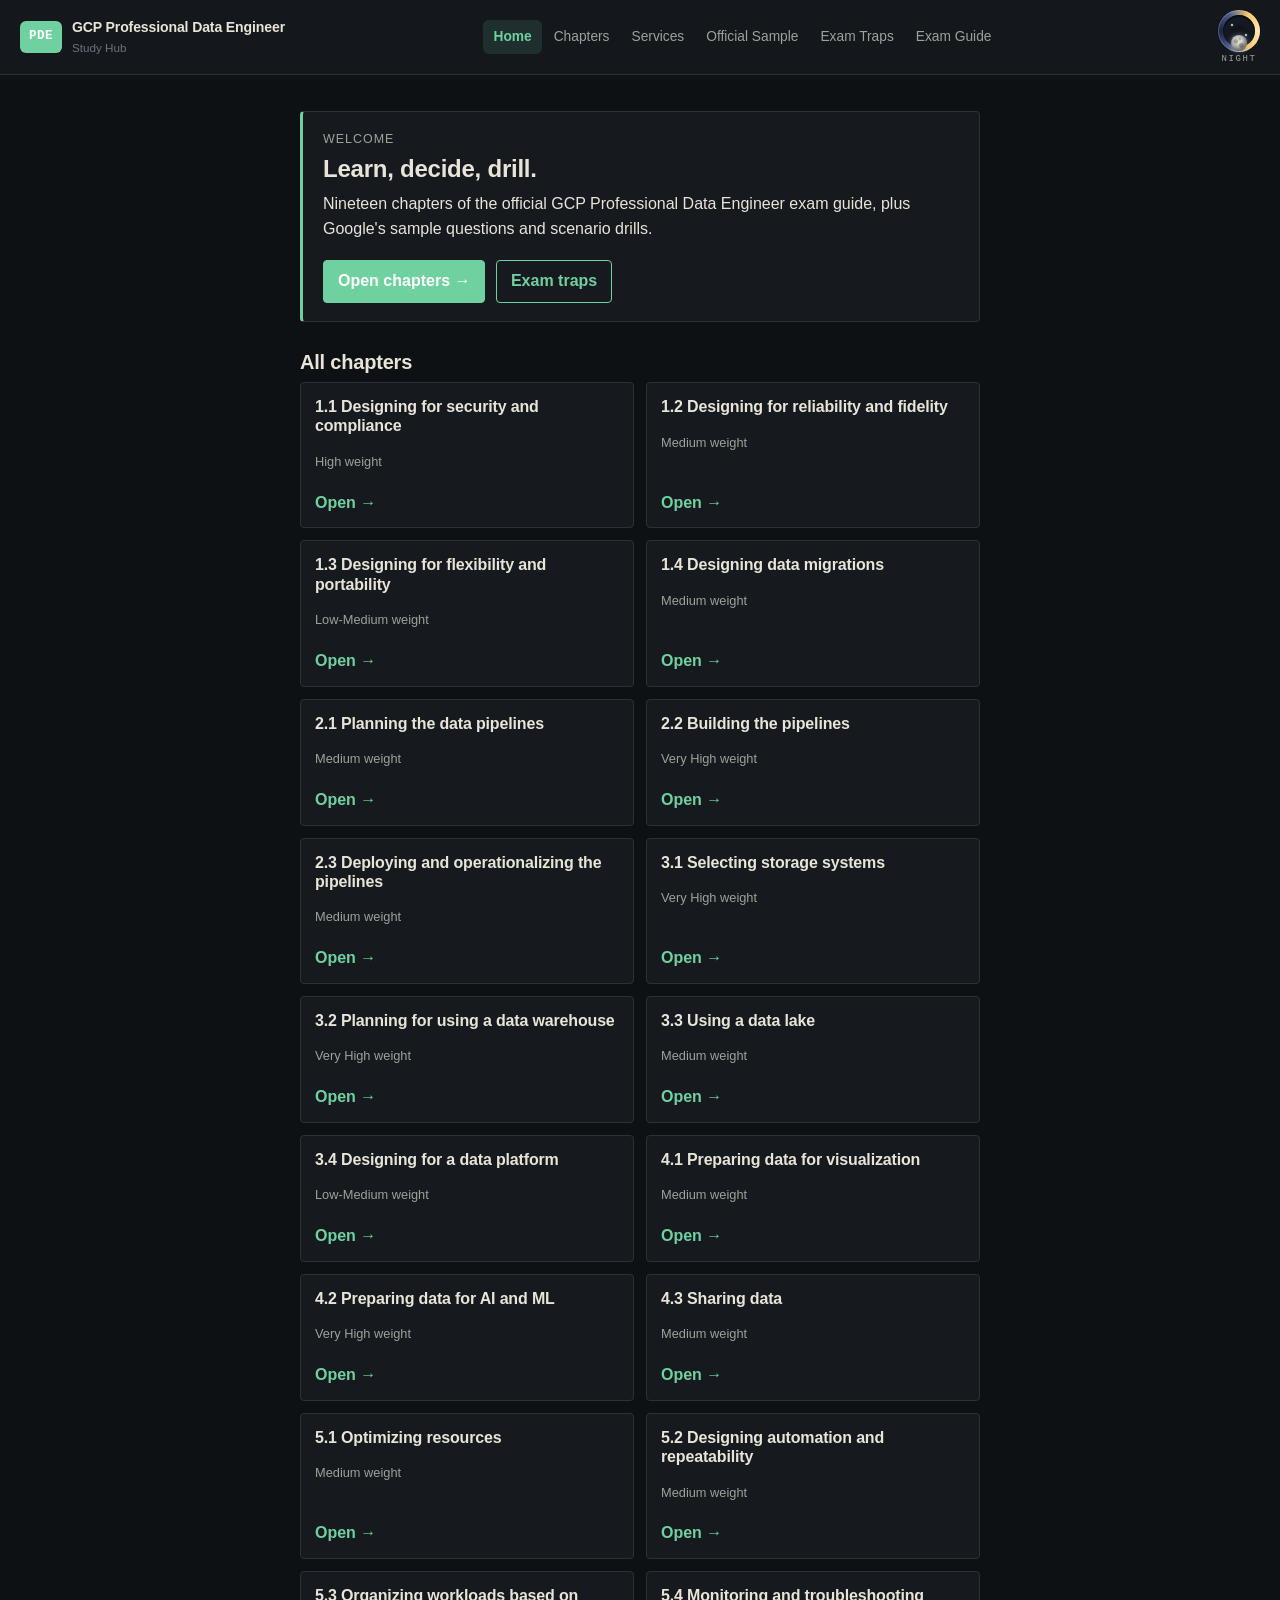
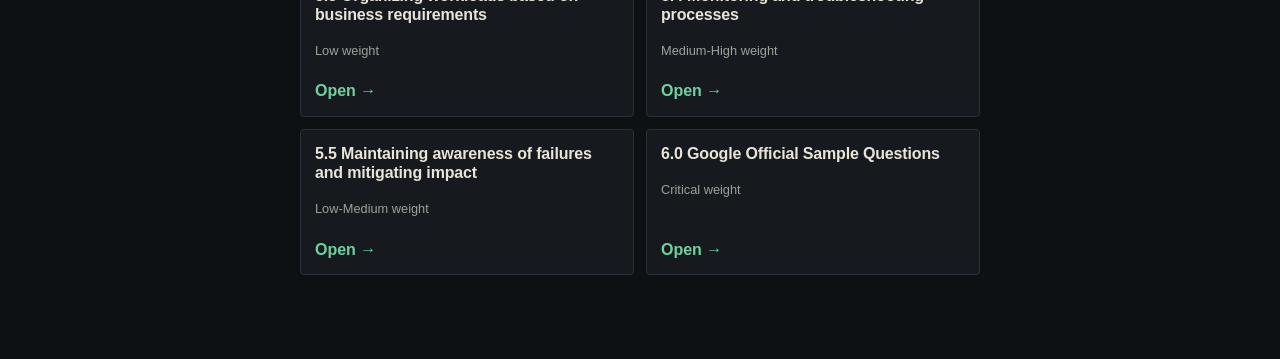
==== commit eac29834: "Split repo into public-safe site; remove paid practice content The public version now ships only the" ====
--- a/index.html
+++ b/index.html
@@ -5,10 +5,10 @@
   <meta name="viewport" content="width=device-width,initial-scale=1,viewport-fit=cover">
   <meta name="theme-color" content="#0e1114">
   <title>GCP PDE Study Hub</title>
-  <link rel="stylesheet" href="assets/css/app.css?v=7">
-  <link rel="stylesheet" href="assets/css/redesign.css?v=7">
-  <link rel="stylesheet" href="assets/css/theme-toggle.css?v=7">
-  <link rel="stylesheet" href="assets/css/overrides.css?v=7">
+  <link rel="stylesheet" href="assets/css/app.css?v=10">
+  <link rel="stylesheet" href="assets/css/redesign.css?v=10">
+  <link rel="stylesheet" href="assets/css/theme-toggle.css?v=10">
+  <link rel="stylesheet" href="assets/css/overrides.css?v=10">
   <link rel="manifest" href="manifest.json">
   <link rel="icon" href="assets/icons/icon-192.png">
 </head>
@@ -20,143 +20,43 @@
     </main>
   </div>
 
-  <script src="assets/js/retention.js"></script>
   <script type="module">
     import { boot } from "./assets/js/app.js";
     import { Data } from "./assets/js/data.js";
-    import { State } from "./assets/js/state.js";
 
     if (boot()) {
-      const R = window.Retention;
-      // One-time migration from any legacy quiz_state localStorage, harmless if absent
-      try { R.migrate(); } catch (_e) {}
-
       const esc = (s) => (s == null ? "" : String(s)).replace(/&/g, "&amp;").replace(/</g, "&lt;").replace(/>/g, "&gt;");
 
       Promise.all([Data.chapters(), Data.topicsManifest()]).then(([cd, tm]) => {
         const chapters = cd.chapters || {};
-        const allTopics = (tm.topics || []).map((t) => ({ topic: t.topic, slug: t.slug }));
-        const states = R.getTopicStates(chapters, allTopics);
-        const reviewQueue = R.getReviewQueue(Date.now(), chapters);
-        const streak = R.getStreak();
-        const weak = R.getWeakTopics(3, { minAttempts: 3 });
 
-        const overdueCount = reviewQueue.filter((r) => r.overdue_ms >= 2 * 86400000).length;
-        const dueTotal = reviewQueue.length;
+        const heroHtml = `
+          <section class="pde-hero">
+            <p class="pde-eyebrow">Welcome</p>
+            <h1>Learn, decide, drill.</h1>
+            <p>Nineteen chapters of the official GCP Professional Data Engineer exam guide, plus Google's sample questions and scenario drills.</p>
+            <a class="pde-cta" href="chapters.html">Open chapters →</a>
+            <a class="pde-cta" href="exam-traps.html" style="background:transparent;color:var(--pde-accent);border:1px solid var(--pde-accent);margin-left:6px">Exam traps</a>
+          </section>`;
 
-        // ── Hero ────────────────────────────────────────────────────────
-        let heroHtml;
-        if (overdueCount > 0) {
-          heroHtml = `
-            <section class="pde-hero">
-              <p class="pde-eyebrow">Today</p>
-              <h1>${overdueCount} overdue review${overdueCount === 1 ? "" : "s"} — clear ${overdueCount === 1 ? "it" : "these"} first</h1>
-              <p>${overdueCount} question${overdueCount === 1 ? "" : "s"} more than 2 days overdue.</p>
-              <a class="pde-cta" href="review.html">Start review →</a>
-              <a class="pde-cta" href="weak-areas.html" style="background:transparent;color:var(--pde-accent);border:1px solid var(--pde-accent);margin-left:6px">Open weak areas</a>
-            </section>`;
-        } else if (dueTotal > 0) {
-          heroHtml = `
-            <section class="pde-hero">
-              <p class="pde-eyebrow">Today</p>
-              <h1>${dueTotal} review${dueTotal === 1 ? "" : "s"} due — keep the streak alive</h1>
-              <p>Spaced repetition queue for questions you've answered before.</p>
-              <a class="pde-cta" href="review.html">Start review →</a>
-            </section>`;
-        } else {
-          heroHtml = `
-            <section class="pde-hero">
-              <p class="pde-eyebrow">Welcome</p>
-              <h1>Study, drill, review.</h1>
-              <p>Five-hundred ninety-two questions across nineteen chapters of the official GCP Professional Data Engineer exam guide. Progress saved on this device only.</p>
-              <a class="pde-cta" href="quiz.html">Open quiz mode →</a>
-              <a class="pde-cta" href="chapters.html" style="background:transparent;color:var(--pde-accent);border:1px solid var(--pde-accent);margin-left:6px">Chapters</a>
-            </section>`;
-        }
-
-        // ── Status pills ────────────────────────────────────────────────
-        const weakNeedAttn = states.filter((s) => s.bucket === "urgent" || s.bucket === "developing").length;
-        const pillsHtml = `
-          <div class="pde-status">
-            <span class="pde-pill streak">🔥 ${streak.count}-day streak</span>
-            ${dueTotal > 0 ? `<a class="pde-pill due" href="review.html"><strong>${dueTotal}</strong>&nbsp;due for review</a>` : ""}
-            ${weakNeedAttn > 0 ? `<a class="pde-pill" href="weak-areas.html">${weakNeedAttn} topic${weakNeedAttn === 1 ? "" : "s"} need attention</a>` : ""}
-          </div>`;
-
-        // ── Section: Untested high-weight ──────────────────────────────
-        const untestedHighWeight = states
-          .filter((s) => s.bucket === "untested" && (s.weight_rank >= 3.5))
-          .sort((a, b) => b.weight_rank - a.weight_rank)
-          .slice(0, 6);
-
-        const untestedHtml = untestedHighWeight.length ? `
-          <section>
-            <h2>Untested high-weight chapters</h2>
-            <p class="muted" style="margin:0 0 10px">These count heavily on the exam and you haven't touched them yet.</p>
-            <div class="pde-cards">
-              ${untestedHighWeight.map((s) => `
-                <div class="pde-card">
-                  <h3>${esc(s.topic)}</h3>
-                  <p class="pde-card-meta">${esc(s.exam_weight || "")} weight · untested</p>
-                  <a href="chapter.html?slug=${encodeURIComponent(s.slug)}">Open →</a>
-                </div>`).join("")}
-            </div>
-          </section>` : "";
-
-        // ── Section: Unfinished chapters ───────────────────────────────
-        const unfinished = states
-          .filter((s) => s.bucket === "developing" || s.bucket === "almost_mastered" || s.bucket === "urgent")
-          .sort((a, b) => a.wilson_lower - b.wilson_lower)
-          .slice(0, 6);
-
-        const unfinishedHtml = unfinished.length ? `
-          <section>
-            <h2>Unfinished chapters</h2>
-            <div class="pde-cards">
-              ${unfinished.map((s) => {
-                const label = s.bucket.replace(/_/g, " ");
-                return `
-                  <div class="pde-card">
-                    <h3>${esc(s.topic)}</h3>
-                    <p class="pde-card-meta">${label} · ${Math.round(s.accuracy * 100)}% on ${s.attempts} attempt${s.attempts === 1 ? "" : "s"}</p>
-                    <a href="chapter.html?slug=${encodeURIComponent(s.slug)}">Resume →</a>
-                  </div>`;
-              }).join("")}
-            </div>
-          </section>` : "";
-
-        // ── Section: Focus topics (lowest Wilson) ──────────────────────
-        const focusHtml = weak.length ? `
-          <section>
-            <h2>Focus topics</h2>
-            <div class="pde-cards">
-              ${weak.map((w) => `
-                <div class="pde-card">
-                  <h3>${esc(w.topic)}</h3>
-                  <p class="pde-card-meta">${Math.round(w.accuracy * 100)}% accuracy · ${w.correct}/${w.attempts} correct</p>
-                  <a href="quiz.html?topic=${encodeURIComponent(w.topic).replace(/%20/g,"-").toLowerCase()}">Study →</a>
-                </div>`).join("")}
-            </div>
-          </section>` : "";
-
-        // ── Section: All chapters ──────────────────────────────────────
         const allHtml = `
           <section>
             <h2>All chapters</h2>
             <div class="pde-cards">
-              ${(tm.topics || []).map((t) => `
+              ${(tm.topics || []).map((t) => {
+                const ch = chapters[t.topic] || {};
+                return `
                 <div class="pde-card">
                   <h3>${esc(t.topic)}</h3>
-                  <p class="pde-card-meta">${t.question_count || 0} question${t.question_count === 1 ? "" : "s"}</p>
+                  <p class="pde-card-meta">${ch.exam_weight ? esc(ch.exam_weight) + " weight" : ""}</p>
                   <a href="chapter.html?slug=${encodeURIComponent(t.slug)}">Open →</a>
-                </div>`).join("")}
+                </div>`;
+              }).join("")}
             </div>
           </section>`;
 
-        document.getElementById("root").innerHTML =
-          heroHtml + pillsHtml + untestedHtml + unfinishedHtml + focusHtml + allHtml;
+        document.getElementById("root").innerHTML = heroHtml + allHtml;
 
-        // Register SW (PWA)
         if ("serviceWorker" in navigator) navigator.serviceWorker.register("sw.js").catch(() => {});
       }).catch((err) => {
         document.getElementById("root").innerHTML =
--- a/assets/css/redesign.css
+++ b/assets/css/redesign.css
@@ -223,11 +223,17 @@
 .pde-redesign .pde-tabpanel.is-active { display: block; }
 
 /* ── Tables (decision / clue) ─────────────────────────────────────────── */
+/* Wrapper lets a genuinely wide table scroll inside its own box instead of
+ * pushing the page wide. On phones the table restyles into stacked cards. */
+.pde-redesign .pde-tbl-wrap {
+  overflow-x: auto;
+  -webkit-overflow-scrolling: touch;
+}
 .pde-redesign table.pde-tbl {
   width: 100%;
   border-collapse: collapse;
   margin: 8px 0 14px;
-  font-size: 0.95rem;
+  font-size: 1rem;
 }
 .pde-redesign table.pde-tbl th,
 .pde-redesign table.pde-tbl td {
@@ -241,6 +247,46 @@
   font-weight: 600;
 }
 .pde-redesign table.pde-tbl td strong { color: var(--pde-accent); }
+
+/* Phones: a 2-column "if X → answer" grid is cramped, so stack each row into
+ * a labelled card. Roles on the markup preserve table semantics for AT. */
+@media (max-width: 540px) {
+  .pde-redesign table.pde-tbl {
+    border: 0;
+    font-size: 1rem;
+  }
+  .pde-redesign table.pde-tbl thead {
+    position: absolute;
+    width: 1px;
+    height: 1px;
+    overflow: hidden;
+    clip: rect(0 0 0 0);
+    white-space: nowrap;
+  }
+  .pde-redesign table.pde-tbl tr {
+    display: block;
+    border: 1px solid var(--pde-border);
+    border-radius: var(--pde-radius);
+    background: var(--pde-panel);
+    padding: 4px 2px;
+    margin: 0 0 10px;
+  }
+  .pde-redesign table.pde-tbl td {
+    display: block;
+    border: 0;
+    padding: 6px 12px;
+  }
+  .pde-redesign table.pde-tbl td::before {
+    content: attr(data-label);
+    display: block;
+    margin-bottom: 2px;
+    font-size: 0.7rem;
+    font-weight: 700;
+    text-transform: uppercase;
+    letter-spacing: 0.04em;
+    color: var(--pde-fg-muted);
+  }
+}
 
 /* ── Lists ────────────────────────────────────────────────────────────── */
 .pde-redesign ul.pde-list {
--- a/assets/css/overrides.css
+++ b/assets/css/overrides.css
@@ -1,6 +1,6 @@
 /* overrides.css — small additions on top of redesign.css/app.css.
- * Keeps a few legacy classes used by quiz.js/question-bank.html that
- * don't belong in the .pde-redesign scope yet.
+ * Keeps a few legacy classes (cards, buttons, drill option lists) used
+ * by chapter.html's Drill tab and exam-traps.html.
  */
 
 /* Loading state used by chapter.html bootstrap */
@@ -101,7 +101,7 @@
   gap: 12px;
 }
 
-/* Buttons (legacy) — used by quiz.js, review.html, etc. */
+/* Buttons (legacy .button class) */
 .button,
 button.button {
   display: inline-flex;
@@ -270,7 +270,7 @@
   margin-top: 18px;
 }
 
-/* ── Quiz runner (used by quiz.js) ────────────────────────────────────── */
+/* ── Legacy quiz-card styles (kept in case of reuse) ─────────────────── */
 .quiz-card {
   background: var(--surface, #fff);
   border: 1px solid var(--border, #d8d4cc);
@@ -291,14 +291,22 @@
   margin: 6px 0 14px;
 }
 
-/* Radio option labels inside quiz-card */
+/* Radio / checkbox option labels inside quiz-card */
 .quiz-card .opt {
   cursor: pointer;
 }
-.quiz-card .opt input[type="radio"] {
+.quiz-card .opt input[type="radio"],
+.quiz-card .opt input[type="checkbox"] {
   margin-top: 4px;
   accent-color: var(--accent, #2f6f4e);
   flex-shrink: 0;
+}
+/* "Select N answers" hint shown above multi-answer options */
+.q-multi-hint {
+  margin: 0 0 8px;
+  font-size: 0.82rem;
+  font-weight: 600;
+  color: var(--accent, #2f6f4e);
 }
 .quiz-card .opt.picked {
   border-color: var(--accent, #2f6f4e);
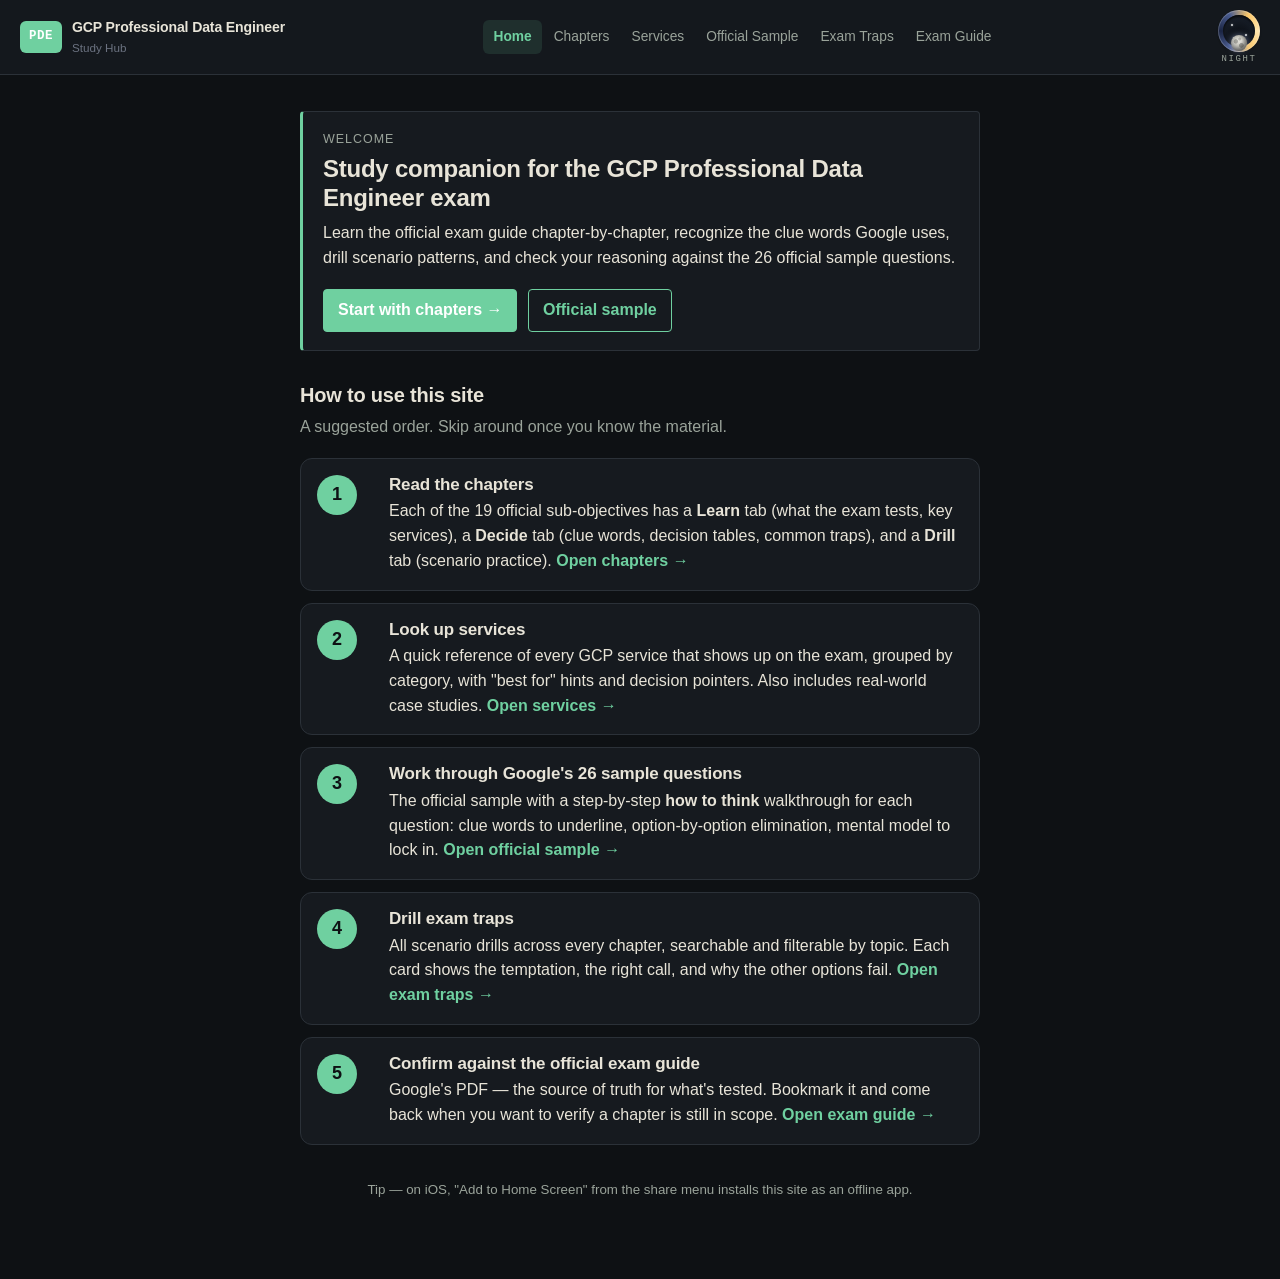
==== commit 5c283282: "Polish public site: neutralize personal scores, fix use-case icons, intro home - official-sample.htm" ====
--- a/index.html
+++ b/index.html
@@ -5,63 +5,86 @@
   <meta name="viewport" content="width=device-width,initial-scale=1,viewport-fit=cover">
   <meta name="theme-color" content="#0e1114">
   <title>GCP PDE Study Hub</title>
-  <link rel="stylesheet" href="assets/css/app.css?v=10">
-  <link rel="stylesheet" href="assets/css/redesign.css?v=10">
-  <link rel="stylesheet" href="assets/css/theme-toggle.css?v=10">
-  <link rel="stylesheet" href="assets/css/overrides.css?v=10">
+  <link rel="stylesheet" href="assets/css/app.css?v=11">
+  <link rel="stylesheet" href="assets/css/redesign.css?v=11">
+  <link rel="stylesheet" href="assets/css/theme-toggle.css?v=11">
+  <link rel="stylesheet" href="assets/css/overrides.css?v=11">
   <link rel="manifest" href="manifest.json">
   <link rel="icon" href="assets/icons/icon-192.png">
+  <style>
+    .home-step { display: grid; grid-template-columns: 56px 1fr; gap: 16px; padding: 16px; border: 1px solid var(--pde-border); border-radius: 12px; background: var(--pde-surface, #161a1f); margin-bottom: 12px; }
+    .home-step__num { width: 40px; height: 40px; border-radius: 50%; background: var(--pde-accent); color: var(--pde-on-accent, #0e1114); display: flex; align-items: center; justify-content: center; font-weight: 700; font-size: 18px; }
+    .home-step__body h3 { margin: 0 0 4px; font-size: 17px; }
+    .home-step__body p { margin: 0; line-height: 1.55; color: var(--pde-muted); }
+    .home-step__body a { color: var(--pde-accent); text-decoration: none; font-weight: 600; }
+    .home-step__body a:hover { text-decoration: underline; }
+  </style>
 </head>
 <body>
   <div class="page">
     <header class="topbar" data-appbar></header>
     <main class="pde-wrap">
-      <div id="root"><p class="muted">Loading…</p></div>
+      <section class="pde-hero">
+        <p class="pde-eyebrow">Welcome</p>
+        <h1>Study companion for the GCP Professional Data Engineer exam</h1>
+        <p>Learn the official exam guide chapter-by-chapter, recognize the clue words Google uses, drill scenario patterns, and check your reasoning against the 26 official sample questions.</p>
+        <a class="pde-cta" href="chapters.html">Start with chapters →</a>
+        <a class="pde-cta" href="official-sample.html" style="background:transparent;color:var(--pde-accent);border:1px solid var(--pde-accent);margin-left:6px">Official sample</a>
+      </section>
+
+      <section style="margin-top:32px">
+        <h2>How to use this site</h2>
+        <p class="muted" style="margin:0 0 18px">A suggested order. Skip around once you know the material.</p>
+
+        <div class="home-step">
+          <div class="home-step__num">1</div>
+          <div class="home-step__body">
+            <h3>Read the chapters</h3>
+            <p>Each of the 19 official sub-objectives has a <strong>Learn</strong> tab (what the exam tests, key services), a <strong>Decide</strong> tab (clue words, decision tables, common traps), and a <strong>Drill</strong> tab (scenario practice). <a href="chapters.html">Open chapters →</a></p>
+          </div>
+        </div>
+
+        <div class="home-step">
+          <div class="home-step__num">2</div>
+          <div class="home-step__body">
+            <h3>Look up services</h3>
+            <p>A quick reference of every GCP service that shows up on the exam, grouped by category, with "best for" hints and decision pointers. Also includes real-world case studies. <a href="services.html">Open services →</a></p>
+          </div>
+        </div>
+
+        <div class="home-step">
+          <div class="home-step__num">3</div>
+          <div class="home-step__body">
+            <h3>Work through Google's 26 sample questions</h3>
+            <p>The official sample with a step-by-step <strong>how to think</strong> walkthrough for each question: clue words to underline, option-by-option elimination, mental model to lock in. <a href="official-sample.html">Open official sample →</a></p>
+          </div>
+        </div>
+
+        <div class="home-step">
+          <div class="home-step__num">4</div>
+          <div class="home-step__body">
+            <h3>Drill exam traps</h3>
+            <p>All scenario drills across every chapter, searchable and filterable by topic. Each card shows the temptation, the right call, and why the other options fail. <a href="exam-traps.html">Open exam traps →</a></p>
+          </div>
+        </div>
+
+        <div class="home-step">
+          <div class="home-step__num">5</div>
+          <div class="home-step__body">
+            <h3>Confirm against the official exam guide</h3>
+            <p>Google's PDF — the source of truth for what's tested. Bookmark it and come back when you want to verify a chapter is still in scope. <a href="exam-guide.html">Open exam guide →</a></p>
+          </div>
+        </div>
+      </section>
+
+      <p class="muted center" style="margin-top:32px"><small>Tip — on iOS, "Add to Home Screen" from the share menu installs this site as an offline app.</small></p>
     </main>
   </div>
 
   <script type="module">
     import { boot } from "./assets/js/app.js";
-    import { Data } from "./assets/js/data.js";
-
     if (boot()) {
-      const esc = (s) => (s == null ? "" : String(s)).replace(/&/g, "&amp;").replace(/</g, "&lt;").replace(/>/g, "&gt;");
-
-      Promise.all([Data.chapters(), Data.topicsManifest()]).then(([cd, tm]) => {
-        const chapters = cd.chapters || {};
-
-        const heroHtml = `
-          <section class="pde-hero">
-            <p class="pde-eyebrow">Welcome</p>
-            <h1>Learn, decide, drill.</h1>
-            <p>Nineteen chapters of the official GCP Professional Data Engineer exam guide, plus Google's sample questions and scenario drills.</p>
-            <a class="pde-cta" href="chapters.html">Open chapters →</a>
-            <a class="pde-cta" href="exam-traps.html" style="background:transparent;color:var(--pde-accent);border:1px solid var(--pde-accent);margin-left:6px">Exam traps</a>
-          </section>`;
-
-        const allHtml = `
-          <section>
-            <h2>All chapters</h2>
-            <div class="pde-cards">
-              ${(tm.topics || []).map((t) => {
-                const ch = chapters[t.topic] || {};
-                return `
-                <div class="pde-card">
-                  <h3>${esc(t.topic)}</h3>
-                  <p class="pde-card-meta">${ch.exam_weight ? esc(ch.exam_weight) + " weight" : ""}</p>
-                  <a href="chapter.html?slug=${encodeURIComponent(t.slug)}">Open →</a>
-                </div>`;
-              }).join("")}
-            </div>
-          </section>`;
-
-        document.getElementById("root").innerHTML = heroHtml + allHtml;
-
-        if ("serviceWorker" in navigator) navigator.serviceWorker.register("sw.js").catch(() => {});
-      }).catch((err) => {
-        document.getElementById("root").innerHTML =
-          `<section class="pde-hero"><h1>Failed to load</h1><p>${esc(err.message)}</p></section>`;
-      });
+      if ("serviceWorker" in navigator) navigator.serviceWorker.register("sw.js").catch(() => {});
     }
   </script>
 </body>
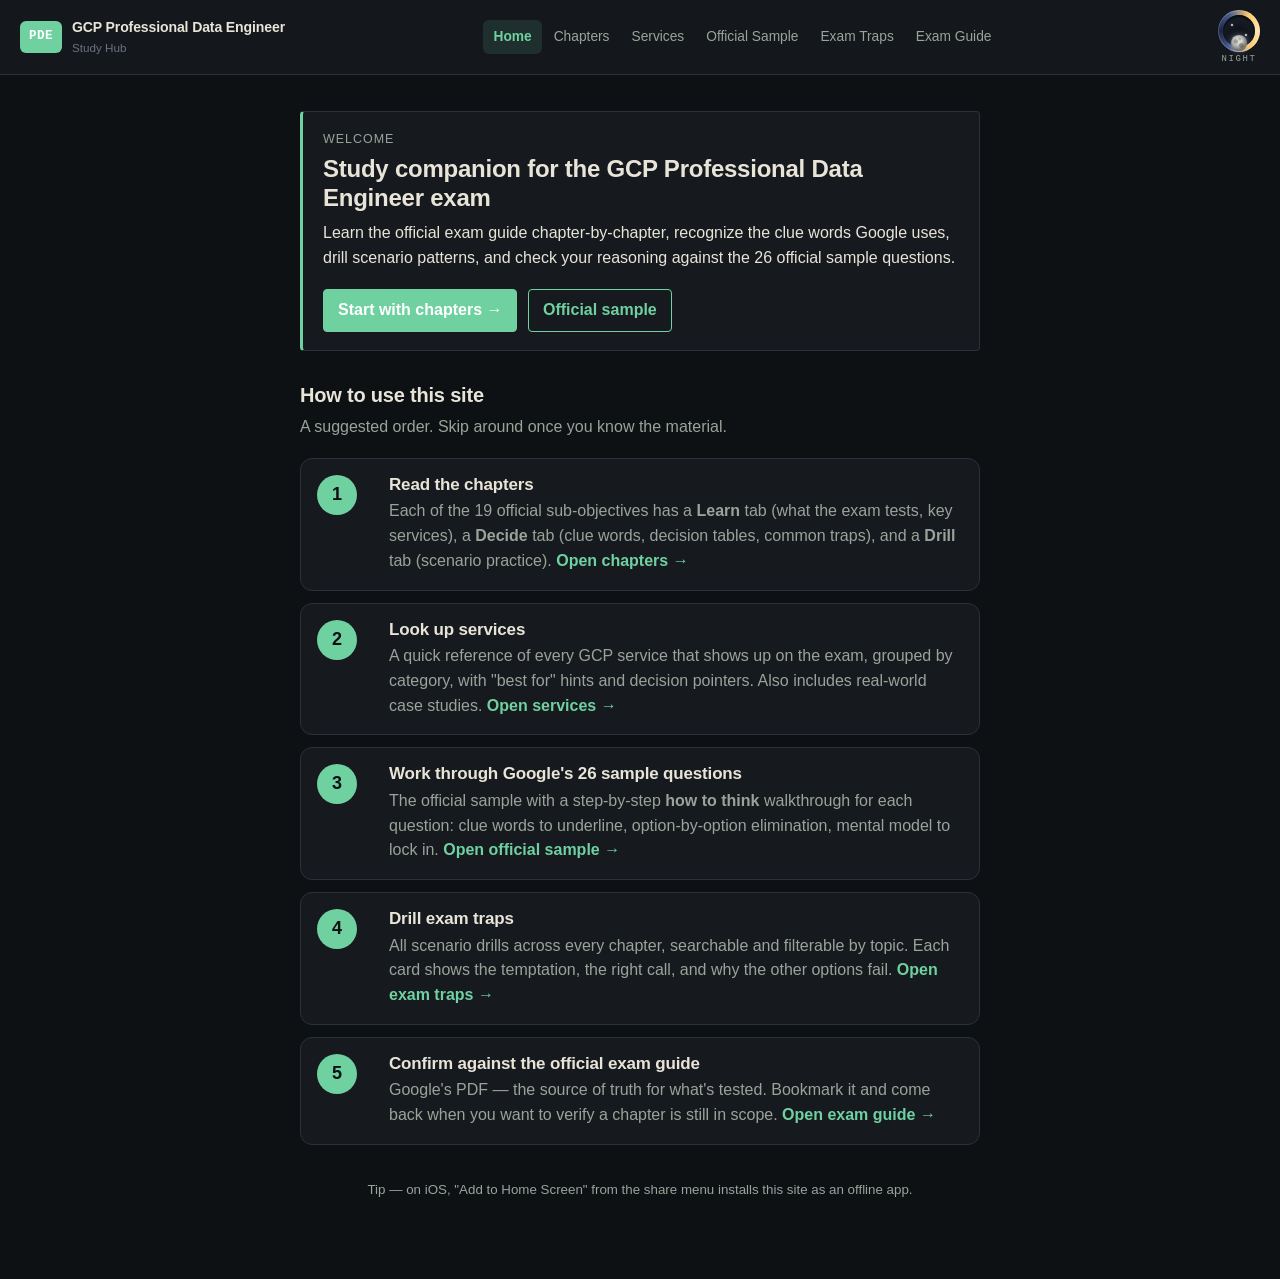
==== commit 7d2ab002: "Fix light/dark theming: home & sample cards stuck dark in light mode The home 'How to use this site'" ====
--- a/index.html
+++ b/index.html
@@ -5,17 +5,17 @@
   <meta name="viewport" content="width=device-width,initial-scale=1,viewport-fit=cover">
   <meta name="theme-color" content="#0e1114">
   <title>GCP PDE Study Hub</title>
-  <link rel="stylesheet" href="assets/css/app.css?v=11">
-  <link rel="stylesheet" href="assets/css/redesign.css?v=11">
-  <link rel="stylesheet" href="assets/css/theme-toggle.css?v=11">
-  <link rel="stylesheet" href="assets/css/overrides.css?v=11">
+  <link rel="stylesheet" href="assets/css/app.css?v=14">
+  <link rel="stylesheet" href="assets/css/redesign.css?v=14">
+  <link rel="stylesheet" href="assets/css/theme-toggle.css?v=14">
+  <link rel="stylesheet" href="assets/css/overrides.css?v=14">
   <link rel="manifest" href="manifest.json">
   <link rel="icon" href="assets/icons/icon-192.png">
   <style>
-    .home-step { display: grid; grid-template-columns: 56px 1fr; gap: 16px; padding: 16px; border: 1px solid var(--pde-border); border-radius: 12px; background: var(--pde-surface, #161a1f); margin-bottom: 12px; }
-    .home-step__num { width: 40px; height: 40px; border-radius: 50%; background: var(--pde-accent); color: var(--pde-on-accent, #0e1114); display: flex; align-items: center; justify-content: center; font-weight: 700; font-size: 18px; }
+    .home-step { display: grid; grid-template-columns: 56px 1fr; gap: 16px; padding: 16px; border: 1px solid var(--pde-border); border-radius: 12px; background: var(--pde-panel); margin-bottom: 12px; }
+    .home-step__num { width: 40px; height: 40px; border-radius: 50%; background: var(--pde-accent); color: var(--pde-on-accent); display: flex; align-items: center; justify-content: center; font-weight: 700; font-size: 18px; }
     .home-step__body h3 { margin: 0 0 4px; font-size: 17px; }
-    .home-step__body p { margin: 0; line-height: 1.55; color: var(--pde-muted); }
+    .home-step__body p { margin: 0; line-height: 1.55; color: var(--pde-fg-muted); }
     .home-step__body a { color: var(--pde-accent); text-decoration: none; font-weight: 600; }
     .home-step__body a:hover { text-decoration: underline; }
   </style>
--- a/assets/css/app.css
+++ b/assets/css/app.css
@@ -108,7 +108,7 @@
   cursor: pointer;
 }
 
-/* ── Main content (legacy fallback for pages that don't use .pde-wrap) ── */
+/* ── Main content (.content fallback for pages that don't use .pde-wrap) ── */
 .content {
   flex: 1;
   padding: 20px 20px 64px;
--- a/assets/css/redesign.css
+++ b/assets/css/redesign.css
@@ -11,6 +11,7 @@
   --pde-border: #d8d4cc;
   --pde-accent: #2f6f4e;        /* deep green, not generic-AI blue */
   --pde-accent-soft: #e6efe8;
+  --pde-on-accent: #ffffff;     /* text/icon color on top of --pde-accent */
   --pde-warn: #b65a14;
   --pde-danger: #b03030;
   --pde-radius: 4px;            /* sharp, not pill-rounded */
--- a/assets/css/theme-toggle.css
+++ b/assets/css/theme-toggle.css
@@ -53,7 +53,7 @@
   --shadow-lg: 0 20px 48px rgba(0,0,0,0.5);
 
   /* Promote pde-* tokens to global scope so non-.pde-redesign chunks
-   * (legacy classes) pick up dark values. */
+   * pick up dark values. */
   --pde-fg: #e8e4d8;
   --pde-fg-muted: #9aa39a;
   --pde-bg: #0e1114;
@@ -61,6 +61,7 @@
   --pde-border: #2b3138;
   --pde-accent: #6fd0a0;
   --pde-accent-soft: #1a2e25;
+  --pde-on-accent: #0e1114;
   --pde-warn: #e4954e;
   --pde-danger: #e16a6a;
 }
@@ -74,6 +75,7 @@
   --pde-border: #2b3138;
   --pde-accent: #6fd0a0;
   --pde-accent-soft: #1a2e25;
+  --pde-on-accent: #0e1114;
   --pde-warn: #e4954e;
   --pde-danger: #e16a6a;
 }
--- a/assets/css/overrides.css
+++ b/assets/css/overrides.css
@@ -1,6 +1,6 @@
 /* overrides.css — small additions on top of redesign.css/app.css.
- * Keeps a few legacy classes (cards, buttons, drill option lists) used
- * by chapter.html's Drill tab and exam-traps.html.
+ * Card, button, and drill option-list styles used by chapter.html's
+ * Drill tab and exam-traps.html.
  */
 
 /* Loading state used by chapter.html bootstrap */
@@ -14,7 +14,7 @@
   margin: 0 0 6px;
 }
 
-/* Legacy details/summary card used by question-bank, exam-traps, services */
+/* Details/summary card used by exam-traps and services */
 .stack { display: flex; flex-direction: column; gap: 10px; }
 .row { display: flex; flex-wrap: wrap; gap: 10px; align-items: center; }
 .field-group input,
@@ -101,7 +101,7 @@
   gap: 12px;
 }
 
-/* Buttons (legacy .button class) */
+/* Buttons (.button class) */
 .button,
 button.button {
   display: inline-flex;
@@ -152,7 +152,7 @@
 
 .spacer { height: 18px; }
 
-/* Section blocks (used by chapter.html legacy template) */
+/* Section blocks used by chapter.html */
 .section { margin-top: 28px; }
 .section-header { margin-bottom: 10px; }
 .section-header h2 { margin: 0 0 4px; font-size: 1.15rem; }
@@ -217,7 +217,7 @@
   border-radius: 999px;
 }
 
-/* Option list used by question-bank + exam-traps + quiz */
+/* Option list used by exam-traps and chapter Drill */
 .opt-list { display: flex; flex-direction: column; gap: 6px; margin: 8px 0; }
 .opt {
   display: flex;
@@ -252,7 +252,7 @@
   letter-spacing: 0.05em;
 }
 
-/* Search title within question-bank summary */
+/* Title inside details/summary cards */
 details.card summary .title {
   display: block;
   font-weight: 600;
@@ -260,154 +260,94 @@
   line-height: 1.4;
 }
 
-/* Error text on login */
-.err { color: var(--red, #b03030); font-size: 0.88rem; margin-top: 10px; display: none; }
-.err.is-on, .err[style*="block"] { display: block; }
-
-.footer-note {
-  font-size: 0.78rem;
-  color: var(--text-faint, #94918a);
-  margin-top: 18px;
-}
-
-/* ── Legacy quiz-card styles (kept in case of reuse) ─────────────────── */
-.quiz-card {
-  background: var(--surface, #fff);
-  border: 1px solid var(--border, #d8d4cc);
-  border-radius: 4px;
-  padding: 20px 22px;
-}
-.q-meta {
-  display: flex;
-  gap: 8px;
-  flex-wrap: wrap;
-  align-items: center;
-  margin-bottom: 12px;
-}
-.q-stem {
-  font-weight: 600;
-  font-size: 1.02rem;
-  line-height: 1.55;
-  margin: 6px 0 14px;
-}
-
-/* Radio / checkbox option labels inside quiz-card */
-.quiz-card .opt {
+/* ── Chapter search + autocomplete suggestions (chapters.html) ────────── */
+.pde-search {
+  position: relative;
+  margin: 18px 0 4px;
+}
+.pde-search > input[type="search"] {
+  width: 100%;
+  box-sizing: border-box;
+}
+.pde-search-suggest {
+  position: absolute;
+  left: 0;
+  right: 0;
+  top: calc(100% + 6px);
+  z-index: 40;
+  background: var(--surface, #fff);
+  border: 1px solid var(--border, #d8d4cc);
+  border-radius: 6px;
+  box-shadow: 0 10px 30px rgba(0, 0, 0, 0.18);
+  max-height: 62vh;
+  overflow-y: auto;
+  overscroll-behavior: contain;
+}
+.pde-search-suggest[hidden] { display: none; }
+.pde-suggest-item {
+  display: block;
+  padding: 10px 14px;
+  border-bottom: 1px solid var(--border, #d8d4cc);
+  text-decoration: none;
+  color: var(--text, #1a1a1a);
   cursor: pointer;
 }
-.quiz-card .opt input[type="radio"],
-.quiz-card .opt input[type="checkbox"] {
-  margin-top: 4px;
-  accent-color: var(--accent, #2f6f4e);
-  flex-shrink: 0;
-}
-/* "Select N answers" hint shown above multi-answer options */
-.q-multi-hint {
-  margin: 0 0 8px;
-  font-size: 0.82rem;
-  font-weight: 600;
-  color: var(--accent, #2f6f4e);
-}
-.quiz-card .opt.picked {
-  border-color: var(--accent, #2f6f4e);
-}
-.quiz-card .opt.wrong {
-  background: var(--red-dim, rgba(176,48,48,0.08));
-  border-color: var(--red, #b03030);
-}
-.quiz-card .opt.wrong .letter { color: var(--red, #b03030); }
-
-.quiz-card .explain.hide,
-.hide { display: none !important; }
-
-.quiz-card textarea {
-  width: 100%;
-  min-height: 100px;
-  background: var(--surface-strong, #f5f3ee);
-  color: var(--text, #1a1a1a);
-  border: 1px solid var(--border, #d8d4cc);
-  border-radius: 4px;
-  padding: 8px 10px;
-  font: inherit;
-  font-size: 16px;
-  line-height: 1.5;
-  margin-top: 8px;
-  resize: vertical;
-  box-sizing: border-box;
-}
-.quiz-card textarea:focus {
-  outline: none;
-  border-color: var(--accent, #2f6f4e);
-}
-
-.btn,
-button.btn {
-  display: inline-flex;
-  align-items: center;
-  padding: 5px 12px;
-  background: var(--surface, #fff);
-  color: var(--text, #1a1a1a);
-  border: 1px solid var(--border, #d8d4cc);
-  border-radius: 4px;
-  cursor: pointer;
-  font: inherit;
-  font-size: 0.86rem;
-}
-.btn.sm { padding: 4px 10px; font-size: 0.82rem; }
-.btn:hover { background: var(--surface-hover, #edebe3); }
-
-.faint { color: var(--text-faint, #94918a); font-size: 0.85rem; }
-
-/* Bottom sticky mobile nav for quiz */
-body.has-quiz-nav { padding-bottom: 72px; }
-.quiz-nav {
-  position: fixed;
-  left: 0; right: 0; bottom: 0;
+.pde-suggest-item:last-child { border-bottom: 0; }
+.pde-suggest-item:hover,
+.pde-suggest-item.is-active { background: var(--surface-hover, #edebe3); }
+.pde-suggest-count {
+  float: right;
+  margin-left: 10px;
+  font-size: 0.7rem;
+  color: var(--text-muted, #555);
+  white-space: nowrap;
+}
+.pde-suggest-title {
+  display: block;
+  font-weight: 600;
+  font-size: 0.92rem;
+  line-height: 1.35;
+}
+.pde-suggest-snippet {
+  display: block;
+  margin-top: 3px;
+  font-size: 0.8rem;
+  line-height: 1.45;
+  color: var(--text-muted, #555);
+}
+.pde-suggest-title mark,
+.pde-suggest-snippet mark {
+  background: var(--accent, #2f6f4e);
+  color: #fff;
+  border-radius: 2px;
+  padding: 0 2px;
+}
+.pde-search-empty {
+  margin: 0;
+  padding: 14px;
+  font-size: 0.85rem;
+  color: var(--text-muted, #555);
+}
+
+/* ── In-page search-term highlighting (chapter.html?...&q=term) ───────── */
+mark.pde-hl {
+  background: #ffd54a;
+  color: #1a1a1a;
+  border-radius: 2px;
+  padding: 0 1px;
+  scroll-margin-top: 80px;
+}
+.pde-hl-banner {
   display: flex;
   align-items: center;
-  gap: 10px;
-  padding: 10px 14px;
-  background: var(--bg-soft, #fff);
-  border-top: 1px solid var(--border, #d8d4cc);
-  z-index: 50;
-}
-.quiz-progress {
-  flex: 1;
-  height: 6px;
-  background: var(--surface-strong, #f5f3ee);
-  border-radius: 999px;
-  position: relative;
-  overflow: hidden;
-}
-.quiz-progress::after {
-  content: attr(data-pos);
-  position: absolute;
-  inset: 0;
-  display: flex;
-  align-items: center;
-  justify-content: center;
-  font-size: 0.72rem;
-  color: var(--text-muted, #555);
-  top: -16px;
-  height: auto;
-}
-.quiz-progress span {
-  display: block;
-  height: 100%;
-  background: var(--accent, #2f6f4e);
-  border-radius: 999px;
-  transition: width 0.3s ease;
-}
-
-@media (max-width: 540px) {
-  .quiz-card { padding: 16px 14px; }
-
-  /* Comfortable touch targets for the core study controls (≈44px).
-   * Mobile-only, so desktop sizing is untouched. */
-  .quiz-card .opt { padding: 12px; }
-  .cta-row .button { min-height: 44px; }
-  .quiz-nav .button {
-    min-height: 44px !important;
-    padding: 10px 16px !important;
-  }
-}
+  justify-content: space-between;
+  gap: 12px;
+  flex-wrap: wrap;
+  margin: 12px 0 4px;
+  padding: 8px 12px;
+  border: 1px solid var(--accent, #2f6f4e);
+  background: var(--accent-dim, rgba(47, 111, 78, 0.08));
+  border-radius: var(--pde-radius, 4px);
+  font-size: 0.85rem;
+}
+.pde-hl-banner .pde-hl-clear { flex: 0 0 auto; }
